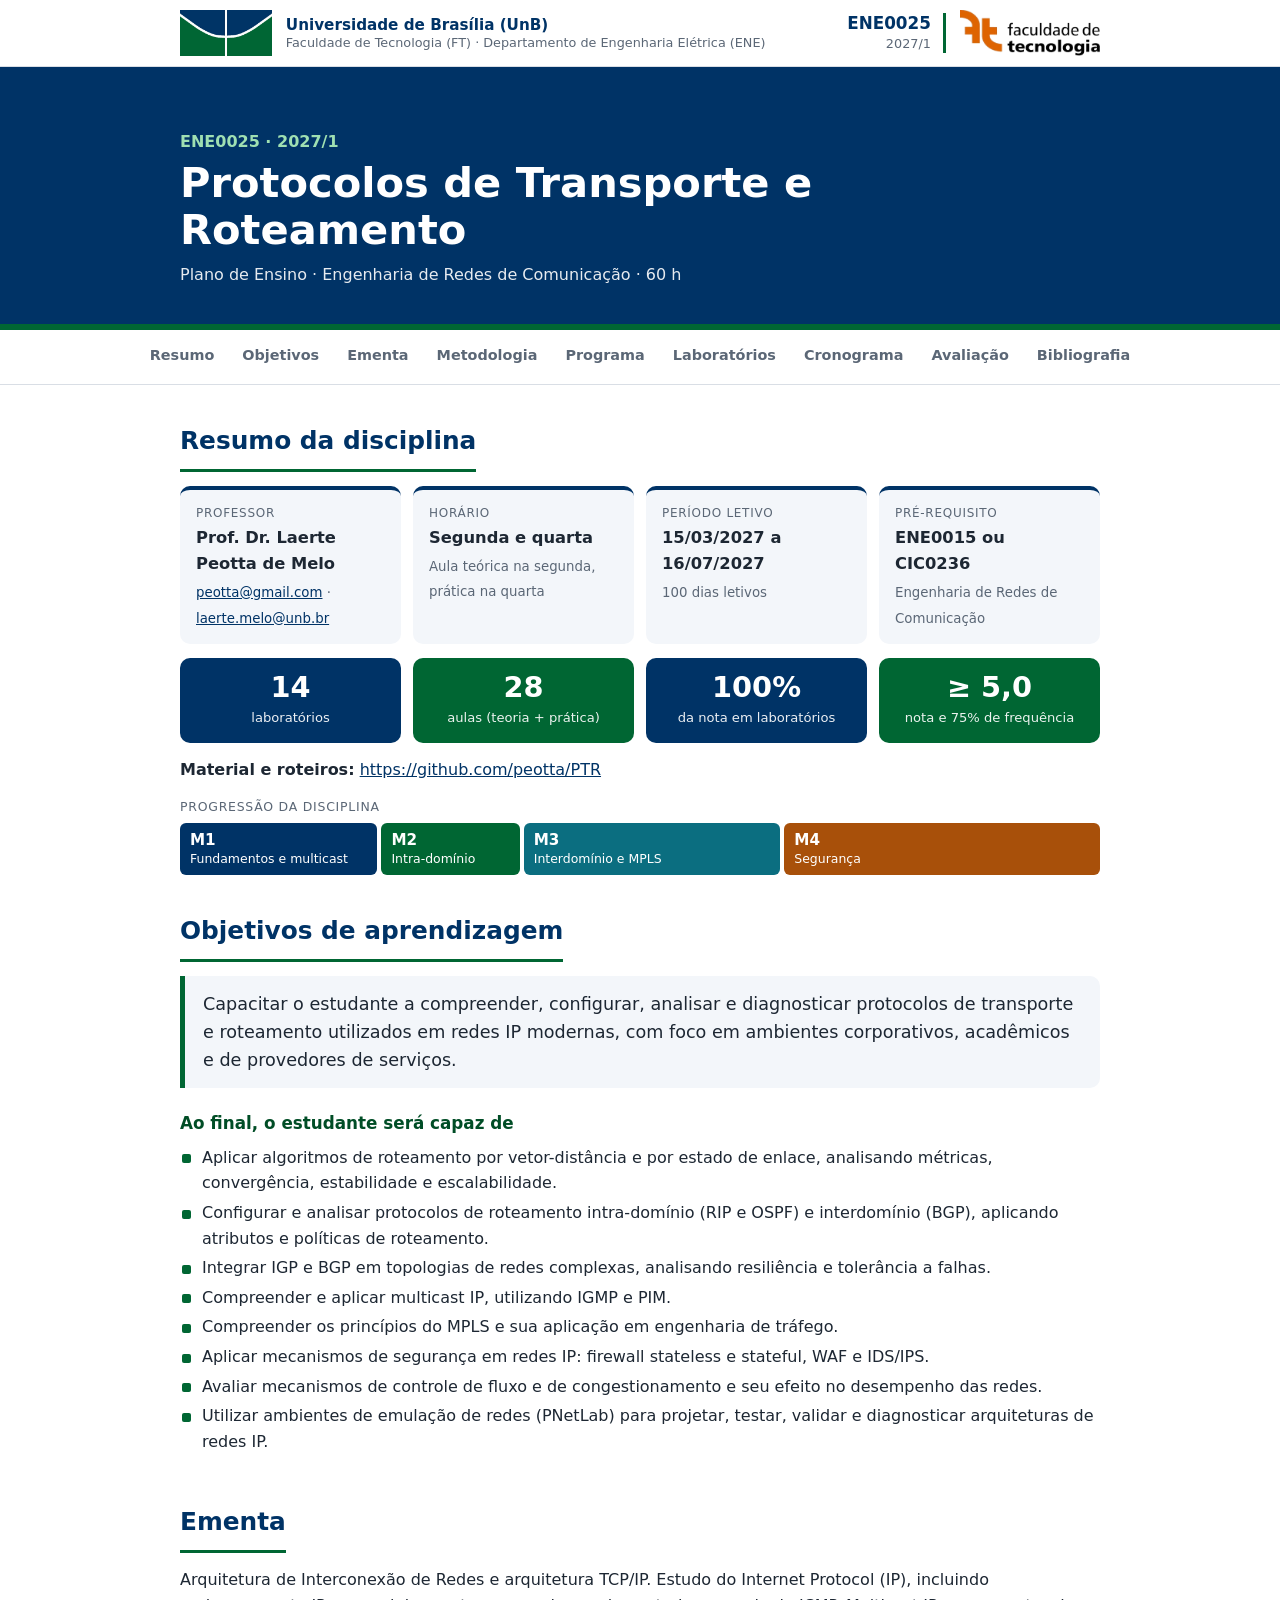
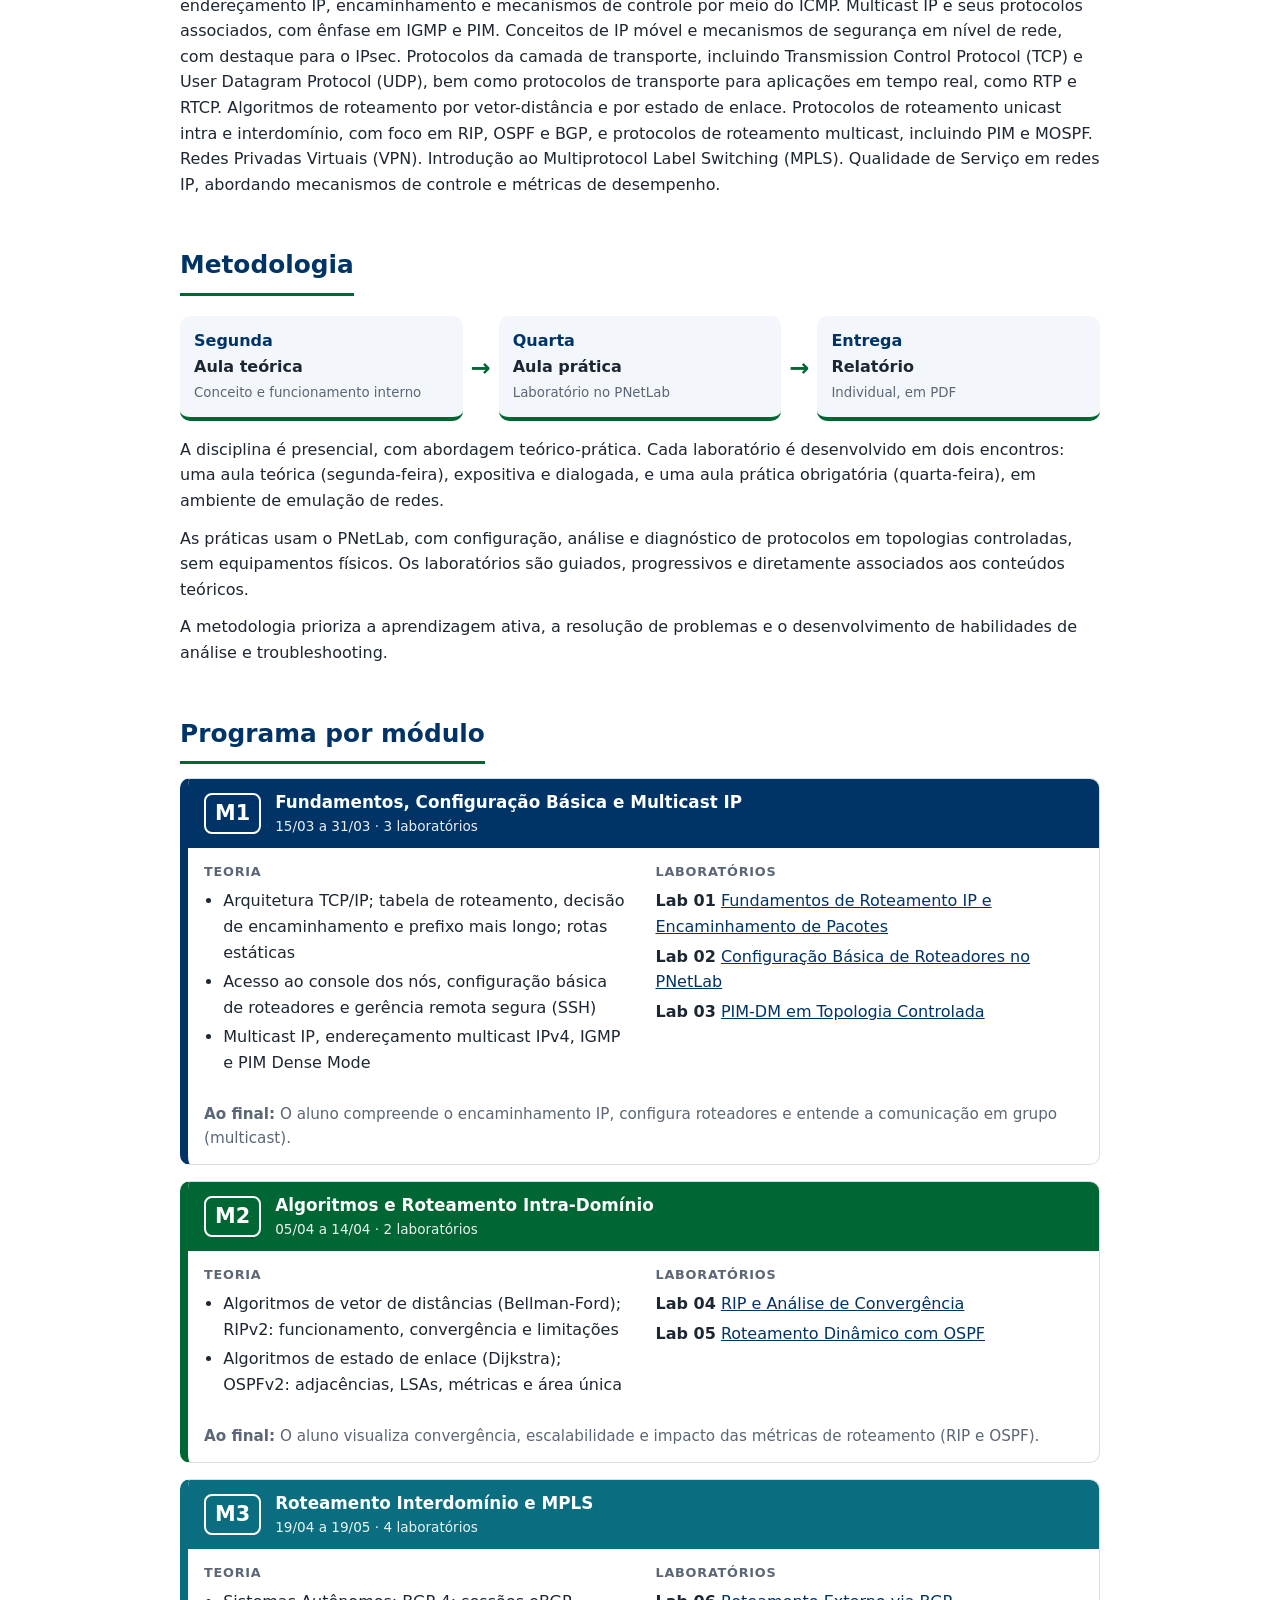
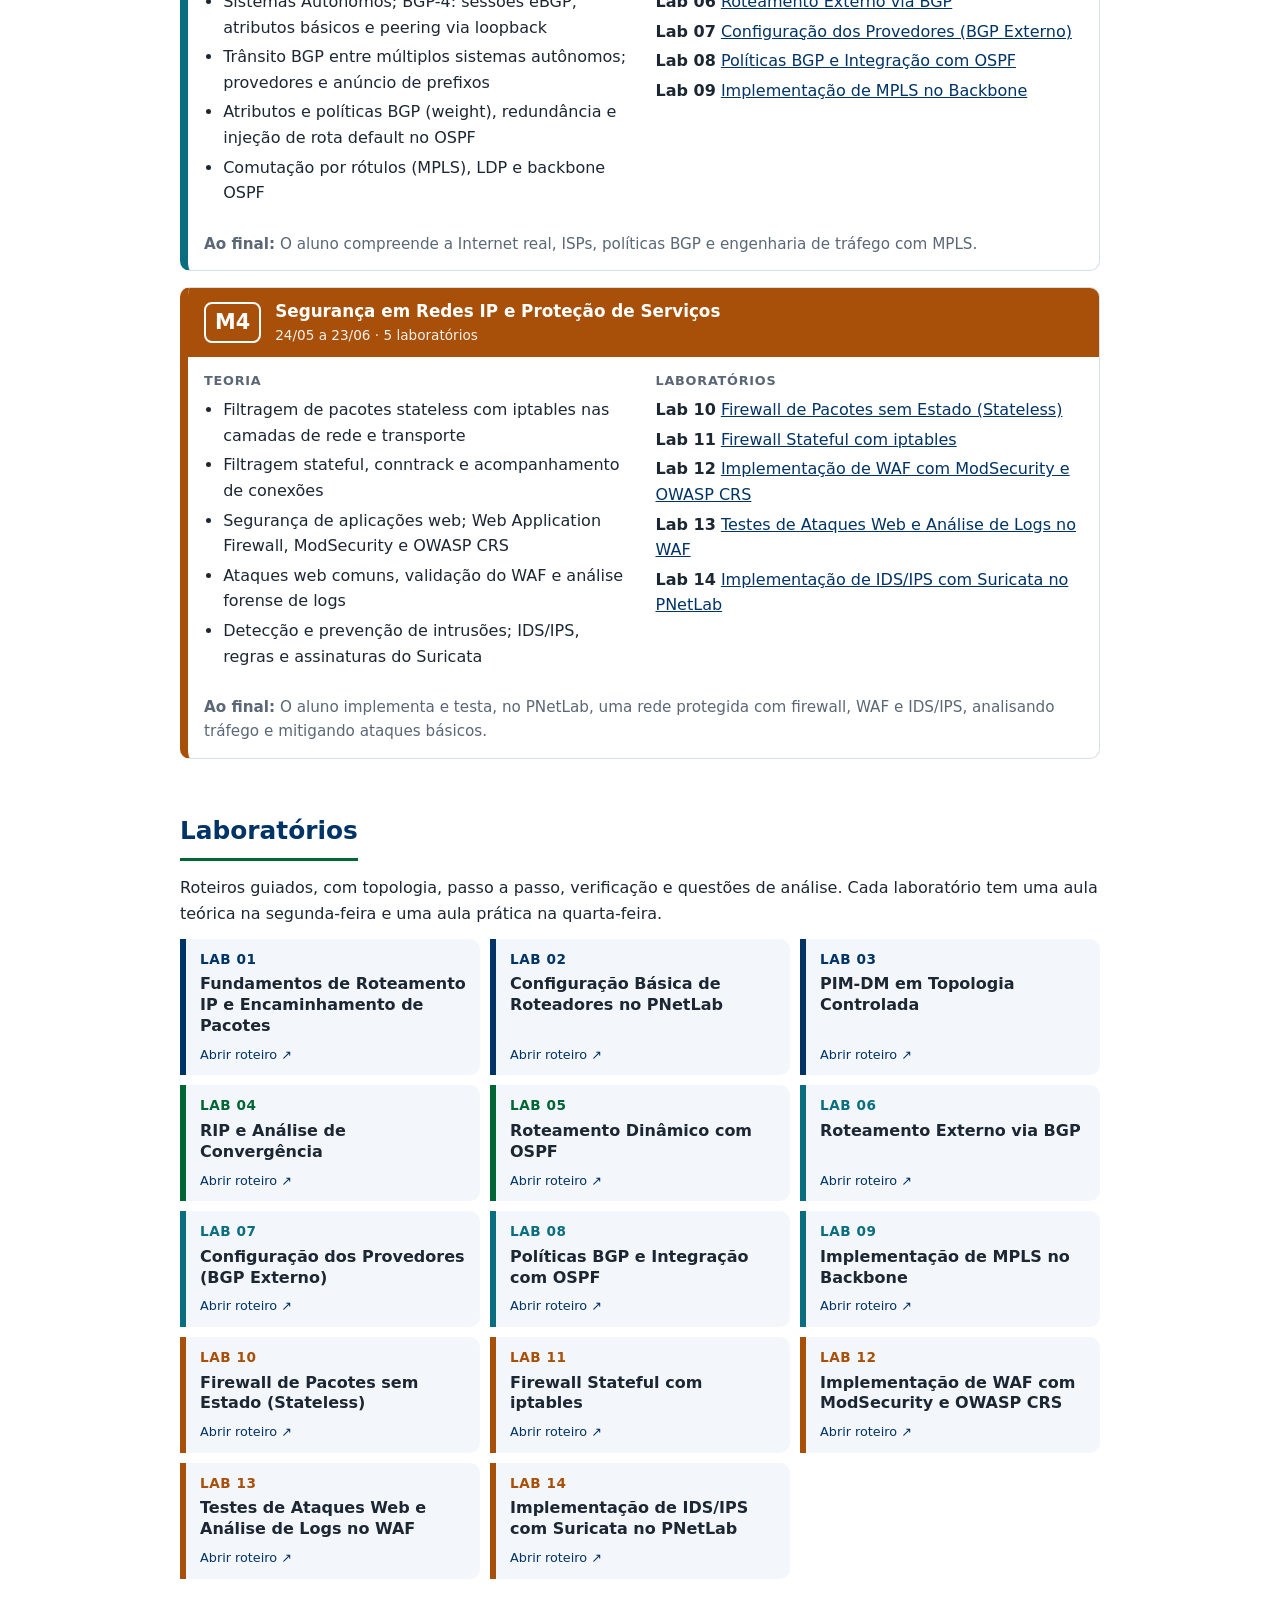
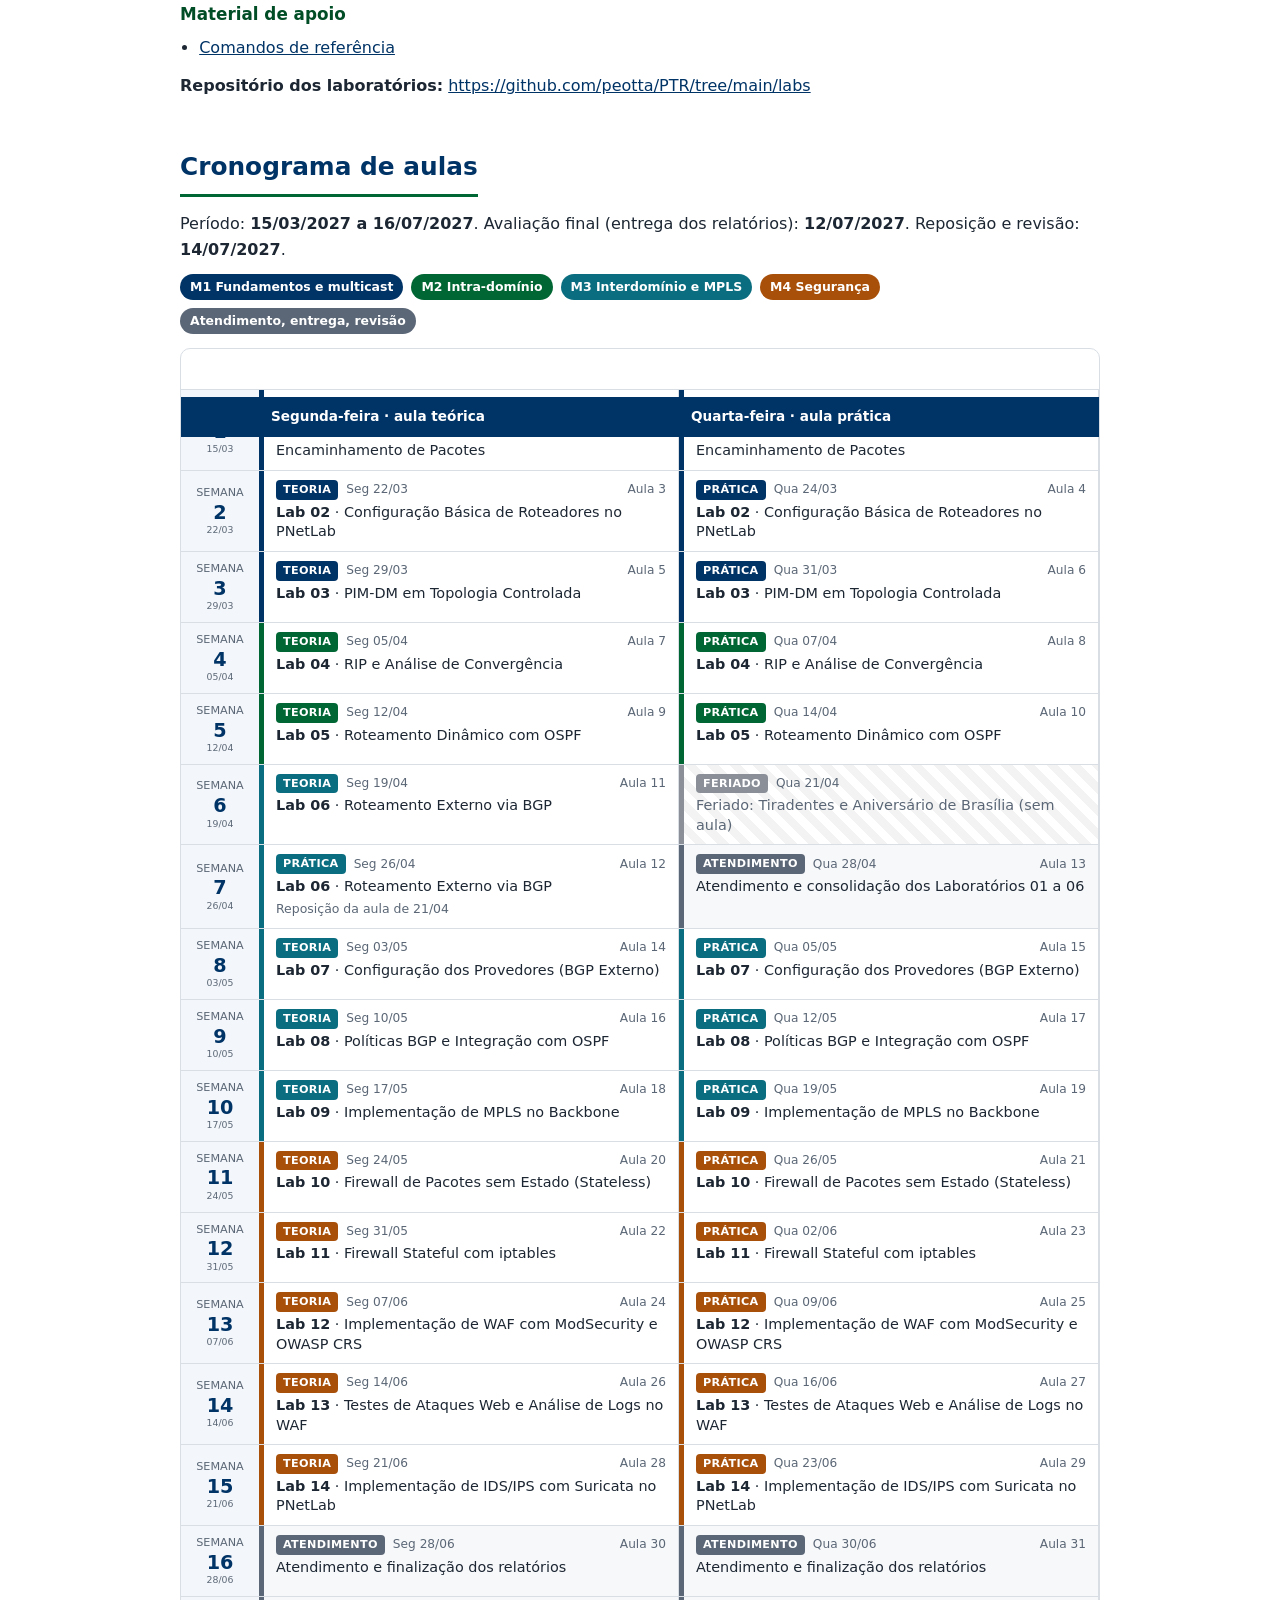
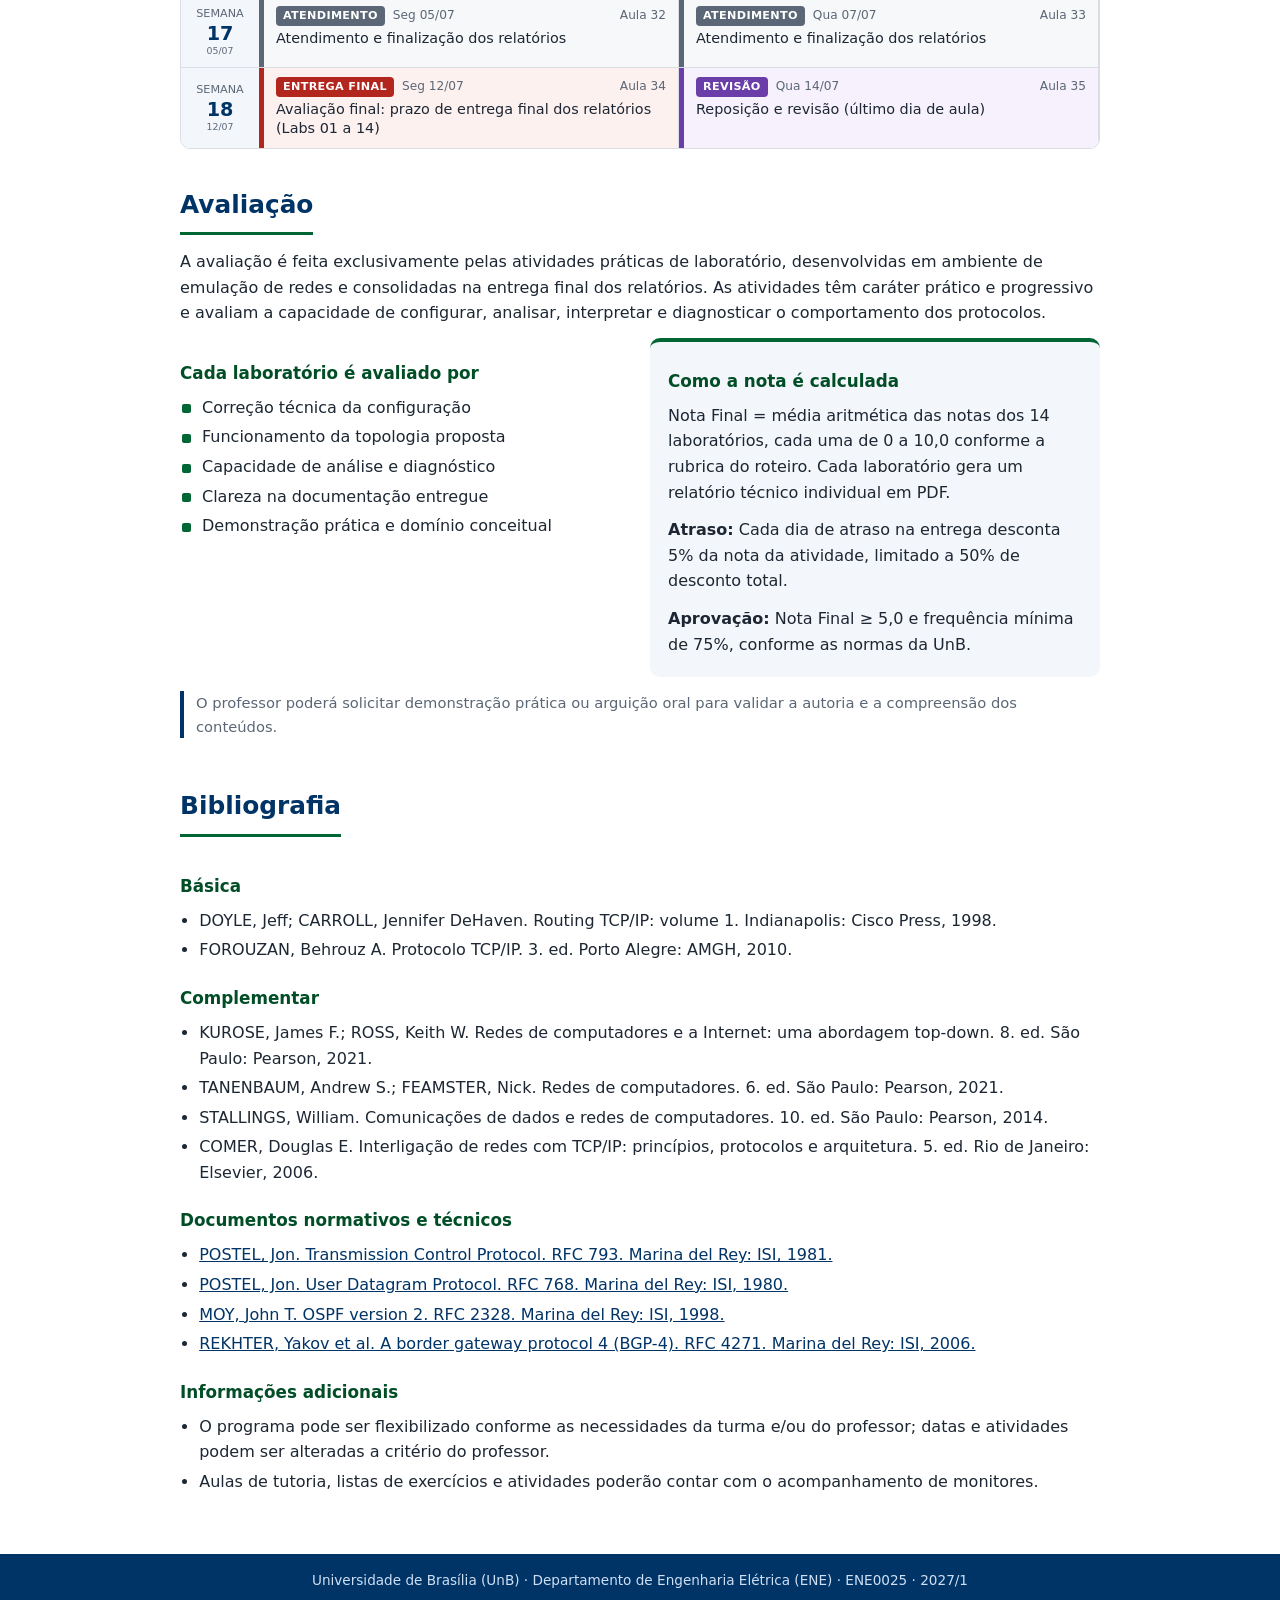
==== docs/index.html @ 036a7052 "Adiciona plano de ensino 2027/1 em HTML para o GitHub Pages" ====
<!DOCTYPE html>
<html lang="pt-BR">
<head>
<meta charset="utf-8">
<meta name="viewport" content="width=device-width, initial-scale=1">
<title>Plano de Ensino ENE0025 · 2027/1</title>
<meta name="description" content="Plano de ensino de Protocolos de Transporte e Roteamento (ENE0025), semestre 2027/1, UnB.">
<style>
:root{--azul:#003366;--verde:#006633;--verde-esc:#004d26;--teal:#0B6E80;--ambar:#A8500A;
--tinta:#1d2733;--suave:#5b6776;--linha:#d9dee5;--fundo:#fff;--painel:#f3f6fa}
*{box-sizing:border-box}
html{scroll-behavior:smooth;scroll-padding-top:56px}
body{margin:0;font:16px/1.6 "Inter","Segoe UI",system-ui,-apple-system,sans-serif;color:var(--tinta);background:var(--fundo)}
a{color:var(--azul)}
table.pagina,.pagina>thead,.pagina>tbody,.pagina>tfoot,.pagina tr,.pagina td{display:block;width:100%;padding:0;margin:0;border:0}
.topo{background:#fff;border-bottom:1px solid var(--linha)}
.topo-in{max-width:960px;margin:0 auto;padding:10px 20px;display:flex;align-items:center;gap:14px}
.logo{height:46px;width:auto;display:block}
.topo-txt{display:flex;flex-direction:column;line-height:1.25;flex:1;min-width:0}
.topo-txt b{color:var(--azul);font-size:.95rem}.topo-txt span{color:var(--suave);font-size:.8rem}
.topo-cod{text-align:right;line-height:1.2;border-right:3px solid var(--verde);padding-right:12px}
.topo-cod b{display:block;color:var(--azul);font-size:1.05rem}.topo-cod span{font-size:.8rem;color:var(--suave)}
.logo-ft-txt{font-weight:700;color:var(--azul);font-size:.8rem;line-height:1.15;border-left:3px solid var(--verde);padding-left:8px}
.logo-composto{height:34px}
.baixar{display:inline-block;margin-top:14px;padding:8px 16px;border:2px solid #fff;border-radius:8px;color:#fff;text-decoration:none;font-weight:600;font-size:.9rem}
.baixar:hover{background:#fff;color:var(--azul)}
.labs-grid{display:grid;grid-template-columns:repeat(auto-fill,minmax(250px,1fr));gap:10px;margin:12px 0}
.lab-card{display:flex;flex-direction:column;gap:4px;text-decoration:none;color:var(--tinta);background:var(--painel);border-left:6px solid var(--c);border-radius:0 10px 10px 0;padding:10px 14px}
.lab-card:hover{background:#e6edf6}
.lab-n{font-weight:800;color:var(--c);font-size:.85rem;text-transform:uppercase;letter-spacing:.04em}
.lab-t{font-weight:600;line-height:1.3}
.lab-go{display:flex;justify-content:space-between;gap:8px;font-size:.8rem;color:var(--azul);margin-top:auto;padding-top:4px}
.lab-tag{background:var(--c);color:#fff;border-radius:4px;padding:0 6px;font-size:.7rem;font-weight:700}
.rodape p{margin:0}
.capa{background:var(--azul);color:#fff;border-bottom:6px solid var(--verde)}
.capa-in{max-width:960px;margin:0 auto;padding:44px 20px 36px}
.inst{margin:0;font-size:.85rem;letter-spacing:.04em;text-transform:uppercase;opacity:.85}
.cod{margin:18px 0 0;font-weight:600;color:#9fe0b2}
h1{margin:4px 0 8px;font-size:clamp(1.8rem,5vw,2.6rem);line-height:1.15}
.sub{margin:0;opacity:.9}
.nav{position:sticky;top:0;z-index:5;background:#fff;border-bottom:1px solid var(--linha);display:flex;gap:4px;overflow-x:auto;padding:0 12px;justify-content:center}
.nav a{padding:14px 12px;text-decoration:none;color:var(--suave);font-weight:600;font-size:.9rem;white-space:nowrap;border-bottom:3px solid transparent}
.nav a:hover{color:var(--azul);border-color:var(--verde)}
main{max-width:960px;margin:0 auto;padding:8px 20px 40px}
section{padding:28px 0 8px}
h2{margin:0 0 14px;font-size:1.55rem;color:var(--azul);padding-bottom:8px;border-bottom:3px solid var(--verde);display:inline-block}
h3{margin:22px 0 8px;font-size:1.05rem;color:var(--verde-esc)}
h4{margin:0 0 6px;font-size:.8rem;text-transform:uppercase;letter-spacing:.06em;color:var(--suave)}
p{margin:0 0 12px}
ul{margin:0 0 12px;padding-left:1.2rem}li{margin:4px 0}
ul.marca{list-style:none;padding:0}
ul.marca li{padding-left:22px;position:relative}
ul.marca li:before{content:"";position:absolute;left:2px;top:.6em;width:9px;height:9px;border-radius:2px;background:var(--verde)}
.cards{display:grid;grid-template-columns:repeat(auto-fit,minmax(210px,1fr));gap:12px}
.card{background:var(--painel);border-radius:10px;padding:14px 16px;border-top:4px solid var(--azul)}
.card span{display:block;font-size:.75rem;text-transform:uppercase;letter-spacing:.06em;color:var(--suave)}
.card b{display:block;font-size:1.02rem;margin:2px 0}
.card small{color:var(--suave);word-break:break-word}
.destaques{display:grid;grid-template-columns:repeat(auto-fit,minmax(150px,1fr));gap:12px;margin:14px 0}
.num{text-align:center;padding:14px 8px;border-radius:10px;background:var(--azul);color:#fff}
.num:nth-child(even){background:var(--verde)}
.num b{display:block;font-size:1.8rem;line-height:1.1}.num span{font-size:.82rem;opacity:.92}
.link{margin-top:6px}
.rot{margin:14px 0 6px;font-size:.78rem;text-transform:uppercase;letter-spacing:.06em;color:var(--suave)}
.progressao{display:flex;flex-wrap:wrap;gap:4px}
.prog{color:#fff;padding:8px 10px;border-radius:6px;min-width:118px;font-size:.78rem;line-height:1.3}
.prog b{display:block;font-size:.95rem}.prog span{display:block;white-space:normal;overflow-wrap:anywhere}
.destaque{font-size:1.1rem;background:var(--painel);border-left:5px solid var(--verde);padding:14px 18px;border-radius:0 10px 10px 0}
details{margin-top:14px;border:1px solid var(--linha);border-radius:10px;padding:4px 16px}
summary{cursor:pointer;font-weight:600;color:var(--azul);padding:10px 0}
.fluxo{display:flex;align-items:stretch;gap:8px;margin:6px 0 16px;flex-wrap:wrap}
.passo{flex:1;min-width:150px;background:var(--painel);border-radius:10px;padding:12px 14px;border-bottom:4px solid var(--verde)}
.passo b{display:block;color:var(--azul)}.passo span{display:block;font-weight:600}.passo small{color:var(--suave)}
.seta{align-self:center;font-size:1.5rem;color:var(--verde);font-weight:700}
.modulo{border:1px solid var(--linha);border-left:8px solid var(--c);border-radius:10px;margin:0 0 16px;overflow:hidden;break-inside:avoid}
.modulo header{display:flex;gap:14px;align-items:center;background:var(--c);color:#fff;padding:10px 16px}
.modulo h3{margin:0;color:#fff;font-size:1.05rem}.per{margin:0;font-size:.85rem;opacity:.92}
.mod-n{font-weight:800;font-size:1.3rem;border:2px solid #fff;border-radius:8px;padding:2px 9px}
.mod-corpo{display:grid;grid-template-columns:1fr 1fr;gap:6px 24px;padding:14px 16px 4px}
.resultado{margin:0;padding:10px 16px 14px;color:var(--suave);font-size:.95rem}
ul.labs{list-style:none;padding:0}
.m0{--c:#5b6776}.m1{--c:var(--azul)}.m2{--c:var(--verde)}.m3{--c:var(--teal)}.m4{--c:var(--ambar)}.m5{--c:#6a3da8}
.prog{background:var(--c)}
.legenda{display:flex;flex-wrap:wrap;gap:8px;margin:10px 0 14px}
.lg{background:var(--c);color:#fff;font-size:.78rem;padding:3px 10px;border-radius:999px;font-weight:600}
.crono{border:1px solid var(--linha);border-radius:10px;overflow:hidden}
.semana{display:grid;grid-template-columns:78px 1fr 1fr;gap:0;border-top:1px solid var(--linha)}
.semana.cab{background:var(--azul);color:#fff;font-weight:600;font-size:.85rem;border-top:0;position:sticky;top:48px;z-index:2}
.semana.cab div{padding:9px 12px}
.sem-n{background:var(--painel);display:flex;flex-direction:column;align-items:center;justify-content:center;padding:8px 4px;font-size:.7rem;color:var(--suave);text-transform:uppercase}
.sem-n b{font-size:1.2rem;color:var(--azul);line-height:1.1}.sem-n small{text-transform:none}
.slot{padding:9px 12px;border-left:5px solid var(--c);border-right:1px solid var(--linha);background:#fff}
.slot-topo{display:flex;gap:8px;align-items:center;flex-wrap:wrap;font-size:.76rem;color:var(--suave)}
.chip{background:var(--c);color:#fff;border-radius:4px;padding:1px 7px;font-weight:700;font-size:.7rem;text-transform:uppercase;letter-spacing:.03em}
.aula{margin-left:auto}
.slot-corpo{font-size:.9rem;margin-top:3px;line-height:1.35}
.desc{display:block;font-size:.84rem;color:var(--suave);margin-top:2px;line-height:1.35}
.nota{display:block;font-size:.78rem;color:var(--suave);margin-top:2px}
.tipo-feriado{background:repeating-linear-gradient(45deg,#fff,#fff 8px,#f3f3f3 8px,#f3f3f3 16px);--c:#8a8f98}
.tipo-feriado .slot-corpo{color:var(--suave)}
.tipo-entrega{--c:#b3261e;background:#fdf1f0}.tipo-revisao{--c:#6a3da8;background:#f6f1fc}
.tipo-atendimento{background:#f7f8fa}
.vazio{padding:9px 12px;color:var(--suave)}
.duas{display:grid;grid-template-columns:1fr 1fr;gap:20px}
.quadro{background:var(--painel);border-radius:10px;padding:4px 18px 8px;border-top:4px solid var(--verde)}
.aviso{margin-top:14px;font-size:.92rem;color:var(--suave);border-left:4px solid var(--azul);padding-left:12px}
footer{background:var(--azul);color:#cfe0f5;text-align:center;padding:16px;font-size:.85rem}
footer p{margin:0}
.mod-corpo.um{grid-template-columns:1fr}
.duas.uma{grid-template-columns:1fr}
.lin{display:grid;grid-template-columns:48px 92px 44px 1fr;border-top:1px solid var(--linha);font-size:.9rem;align-items:start}
.lin>div{padding:8px 10px}
.lin.cab{background:var(--azul);color:#fff;font-weight:600;border-top:0}
.lin .ln{text-align:center;font-weight:700;color:var(--azul)}
.lin:not(.cab){border-left:5px solid var(--c)}
.lin .chip{margin-right:6px}
.lin.tipo-feriado{background:repeating-linear-gradient(45deg,#fff,#fff 8px,#f3f3f3 8px,#f3f3f3 16px);--c:#8a8f98;color:var(--suave)}
.lin.tipo-entrega{--c:#b3261e;background:#fdf1f0}.lin.tipo-revisao,.lin.tipo-reposicao{--c:#6a3da8;background:#f6f1fc}
.lin.tipo-atendimento{background:#f7f8fa}
.pesos{display:grid;gap:8px;margin:12px 0}
.pe-i{display:flex;gap:14px;align-items:center;background:var(--painel);border-left:5px solid var(--verde);border-radius:0 10px 10px 0;padding:10px 14px}
.pe-i>div{flex:1}.pe-i p{margin:2px 0 0;font-size:.9rem;color:var(--suave)}
.pe-i span{font-weight:800;font-size:1.4rem;color:var(--azul)}
@media(max-width:720px){
 .lin{grid-template-columns:36px 1fr}.lin.cab{display:none}.lin>div:nth-child(3){display:none}
 .mod-corpo,.duas{grid-template-columns:1fr}
 .semana{grid-template-columns:46px 1fr}.semana.cab{display:none}
 .semana .sem-n{grid-row:span 2}.sem-n span{display:none}
 .progressao{flex-direction:column}
 .seta{display:none}
}
@media print{
 @page{size:A4;margin:12mm 12mm 16mm;@bottom-right{content:"Página " counter(page) " de " counter(pages);font:8pt "Segoe UI",sans-serif;color:#5b6776}}
 table.pagina{display:table;border-collapse:collapse}
 .pagina>thead{display:table-header-group}.pagina>tbody{display:table-row-group}.pagina>tfoot{display:table-footer-group}
 .pagina tr{display:table-row}.pagina td{display:table-cell;vertical-align:top}
 .topo{border-bottom:2px solid var(--verde);margin-bottom:4mm}
 .topo-in{max-width:none;padding:0 0 3mm}
 .logo{height:12mm}
 .rodape{background:none;color:#5b6776;text-align:left;padding:0;border-top:1px solid var(--linha);font-size:8pt;margin-top:4mm}
 .rodape p{padding-top:1.5mm}
 body{font-size:10.5pt;line-height:1.45;-webkit-print-color-adjust:exact;print-color-adjust:exact}
 .nav{display:none}.capa-in{padding:22px 16px 18px}
 main{max-width:none;padding:0}
 section{padding-top:14px}
 h2{break-after:avoid}h3,h4{break-after:avoid}
 .semana,.lin,.pe-i,.card,.passo,.quadro,details{break-inside:avoid}
 .modulo.longo{break-inside:auto}
 .semana.cab{position:static}
 details{border:0;padding:0}
 details>*{display:block}
 #cronograma{break-before:page}
}
</style>
</head>
<body>
<table class="pagina"><thead><tr><td>
<div class="topo">
  <div class="topo-in">
    <img class="logo logo-unb" src="[data-uri]" alt="Universidade de Brasília">
    <div class="topo-txt"><b>Universidade de Brasília (UnB)</b><span>Faculdade de Tecnologia (FT) · Departamento de Engenharia Elétrica (ENE)</span></div>
    <div class="topo-cod"><b>ENE0025</b><span>2027/1</span></div>
    <img class="logo logo-ft" src="[data-uri]" alt="Faculdade de Tecnologia (FT)">
  </div>
</div>
</td></tr></thead><tbody><tr><td>
<header class="capa">
  <div class="capa-in">
    <p class="cod">ENE0025 · 2027/1</p>
    <h1>Protocolos de Transporte e Roteamento</h1>
    <p class="sub">Plano de Ensino · Engenharia de Redes de Comunicação · 60 h</p>
  </div>
</header>
<nav class="nav" aria-label="Seções"><a href="#resumo">Resumo</a><a href="#objetivos">Objetivos</a><a href="#ementa">Ementa</a><a href="#metodo">Metodologia</a><a href="#programa">Programa</a><a href="#laboratorios">Laboratórios</a><a href="#cronograma">Cronograma</a><a href="#avaliacao">Avaliação</a><a href="#bibliografia">Bibliografia</a></nav>
<main>

<section id="resumo">
  <h2>Resumo da disciplina</h2>
  <div class="cards"><div class="card"><span>Professor</span><b>Prof. Dr. Laerte Peotta de Melo</b><small><a href="mailto:peotta@gmail.com">peotta@gmail.com</a> · <a href="mailto:laerte.melo@unb.br">laerte.melo@unb.br</a></small></div><div class="card"><span>Horário</span><b>Segunda e quarta</b><small>Aula teórica na segunda, prática na quarta</small></div><div class="card"><span>Período letivo</span><b>15/03/2027 a 16/07/2027</b><small>100 dias letivos</small></div><div class="card"><span>Pré-requisito</span><b>ENE0015 ou CIC0236</b><small>Engenharia de Redes de Comunicação</small></div></div>
  <div class="destaques"><div class="num"><b>14</b><span>laboratórios</span></div><div class="num"><b>28</b><span>aulas (teoria + prática)</span></div><div class="num"><b>100%</b><span>da nota em laboratórios</span></div><div class="num"><b>≥ 5,0</b><span>nota e 75% de frequência</span></div></div>
  <p class="link"><b>Material e roteiros:</b> <a href="https://github.com/peotta/PTR">https://github.com/peotta/PTR</a></p>
  <div class="prog-wrap"><p class="rot">Progressão da disciplina</p><div class="progressao"><div class="prog m1" style="flex:3"><b>M1</b><span>Fundamentos e multicast</span></div><div class="prog m2" style="flex:2"><b>M2</b><span>Intra-domínio</span></div><div class="prog m3" style="flex:4"><b>M3</b><span>Interdomínio e MPLS</span></div><div class="prog m4" style="flex:5"><b>M4</b><span>Segurança</span></div></div></div>
</section>

<section id="objetivos">
  <h2>Objetivos de aprendizagem</h2>
  <p class="destaque">Capacitar o estudante a compreender, configurar, analisar e diagnosticar protocolos de transporte e roteamento utilizados em redes IP modernas, com foco em ambientes corporativos, acadêmicos e de provedores de serviços.</p>
  <h3>Ao final, o estudante será capaz de</h3>
  <ul class="marca"><li>Aplicar algoritmos de roteamento por vetor-distância e por estado de enlace, analisando métricas, convergência, estabilidade e escalabilidade.</li><li>Configurar e analisar protocolos de roteamento intra-domínio (RIP e OSPF) e interdomínio (BGP), aplicando atributos e políticas de roteamento.</li><li>Integrar IGP e BGP em topologias de redes complexas, analisando resiliência e tolerância a falhas.</li><li>Compreender e aplicar multicast IP, utilizando IGMP e PIM.</li><li>Compreender os princípios do MPLS e sua aplicação em engenharia de tráfego.</li><li>Aplicar mecanismos de segurança em redes IP: firewall stateless e stateful, WAF e IDS/IPS.</li><li>Avaliar mecanismos de controle de fluxo e de congestionamento e seu efeito no desempenho das redes.</li><li>Utilizar ambientes de emulação de redes (PNetLab) para projetar, testar, validar e diagnosticar arquiteturas de redes IP.</li></ul>
</section>

<section id="ementa">
  <h2>Ementa</h2>
  <p>Arquitetura de Interconexão de Redes e arquitetura TCP/IP. Estudo do Internet Protocol (IP), incluindo endereçamento IP, encaminhamento e mecanismos de controle por meio do ICMP. Multicast IP e seus protocolos associados, com ênfase em IGMP e PIM. Conceitos de IP móvel e mecanismos de segurança em nível de rede, com destaque para o IPsec. Protocolos da camada de transporte, incluindo Transmission Control Protocol (TCP) e User Datagram Protocol (UDP), bem como protocolos de transporte para aplicações em tempo real, como RTP e RTCP. Algoritmos de roteamento por vetor-distância e por estado de enlace. Protocolos de roteamento unicast intra e interdomínio, com foco em RIP, OSPF e BGP, e protocolos de roteamento multicast, incluindo PIM e MOSPF. Redes Privadas Virtuais (VPN). Introdução ao Multiprotocol Label Switching (MPLS). Qualidade de Serviço em redes IP, abordando mecanismos de controle e métricas de desempenho.</p>
</section>

<section id="metodo">
  <h2>Metodologia</h2>
  <div class="fluxo"><div class="passo"><b>Segunda</b><span>Aula teórica</span><small>Conceito e funcionamento interno</small></div><div class="seta">→</div><div class="passo"><b>Quarta</b><span>Aula prática</span><small>Laboratório no PNetLab</small></div><div class="seta">→</div><div class="passo"><b>Entrega</b><span>Relatório</span><small>Individual, em PDF</small></div></div>
  <p>A disciplina é presencial, com abordagem teórico-prática. Cada laboratório é desenvolvido em dois encontros: uma aula teórica (segunda-feira), expositiva e dialogada, e uma aula prática obrigatória (quarta-feira), em ambiente de emulação de redes.</p><p>As práticas usam o PNetLab, com configuração, análise e diagnóstico de protocolos em topologias controladas, sem equipamentos físicos. Os laboratórios são guiados, progressivos e diretamente associados aos conteúdos teóricos.</p><p>A metodologia prioriza a aprendizagem ativa, a resolução de problemas e o desenvolvimento de habilidades de análise e troubleshooting.</p>
</section>

<section id="programa">
  <h2>Programa por módulo</h2>
  
<article class="modulo m1">
  <header><span class="mod-n">M1</span><div><h3>Fundamentos, Configuração Básica e Multicast IP</h3>
  <p class="per">15/03 a 31/03 · 3 laboratórios</p></div></header>
  <div class="mod-corpo">
    <div><h4>Teoria</h4><ul class=""><li>Arquitetura TCP/IP; tabela de roteamento, decisão de encaminhamento e prefixo mais longo; rotas estáticas</li><li>Acesso ao console dos nós, configuração básica de roteadores e gerência remota segura (SSH)</li><li>Multicast IP, endereçamento multicast IPv4, IGMP e PIM Dense Mode</li></ul></div>
    <div><h4>Laboratórios</h4><ul class="labs"><li><b>Lab 01</b> <a href="https://github.com/peotta/PTR/blob/main/labs/lab01.md">Fundamentos de Roteamento IP e Encaminhamento de Pacotes</a></li><li><b>Lab 02</b> <a href="https://github.com/peotta/PTR/blob/main/labs/lab02.md">Configuração Básica de Roteadores no PNetLab</a></li><li><b>Lab 03</b> <a href="https://github.com/peotta/PTR/blob/main/labs/lab03.md">PIM-DM em Topologia Controlada</a></li></ul></div>
  </div>
  <p class="resultado"><b>Ao final:</b> O aluno compreende o encaminhamento IP, configura roteadores e entende a comunicação em grupo (multicast).</p>
</article>
<article class="modulo m2">
  <header><span class="mod-n">M2</span><div><h3>Algoritmos e Roteamento Intra-Domínio</h3>
  <p class="per">05/04 a 14/04 · 2 laboratórios</p></div></header>
  <div class="mod-corpo">
    <div><h4>Teoria</h4><ul class=""><li>Algoritmos de vetor de distâncias (Bellman-Ford); RIPv2: funcionamento, convergência e limitações</li><li>Algoritmos de estado de enlace (Dijkstra); OSPFv2: adjacências, LSAs, métricas e área única</li></ul></div>
    <div><h4>Laboratórios</h4><ul class="labs"><li><b>Lab 04</b> <a href="https://github.com/peotta/PTR/blob/main/labs/lab04.md">RIP e Análise de Convergência</a></li><li><b>Lab 05</b> <a href="https://github.com/peotta/PTR/blob/main/labs/lab05.md">Roteamento Dinâmico com OSPF</a></li></ul></div>
  </div>
  <p class="resultado"><b>Ao final:</b> O aluno visualiza convergência, escalabilidade e impacto das métricas de roteamento (RIP e OSPF).</p>
</article>
<article class="modulo m3">
  <header><span class="mod-n">M3</span><div><h3>Roteamento Interdomínio e MPLS</h3>
  <p class="per">19/04 a 19/05 · 4 laboratórios</p></div></header>
  <div class="mod-corpo">
    <div><h4>Teoria</h4><ul class=""><li>Sistemas Autônomos; BGP-4: sessões eBGP, atributos básicos e peering via loopback</li><li>Trânsito BGP entre múltiplos sistemas autônomos; provedores e anúncio de prefixos</li><li>Atributos e políticas BGP (weight), redundância e injeção de rota default no OSPF</li><li>Comutação por rótulos (MPLS), LDP e backbone OSPF</li></ul></div>
    <div><h4>Laboratórios</h4><ul class="labs"><li><b>Lab 06</b> <a href="https://github.com/peotta/PTR/blob/main/labs/lab06.md">Roteamento Externo via BGP</a></li><li><b>Lab 07</b> <a href="https://github.com/peotta/PTR/blob/main/labs/lab07.md">Configuração dos Provedores (BGP Externo)</a></li><li><b>Lab 08</b> <a href="https://github.com/peotta/PTR/blob/main/labs/lab08.md">Políticas BGP e Integração com OSPF</a></li><li><b>Lab 09</b> <a href="https://github.com/peotta/PTR/blob/main/labs/lab09.md">Implementação de MPLS no Backbone</a></li></ul></div>
  </div>
  <p class="resultado"><b>Ao final:</b> O aluno compreende a Internet real, ISPs, políticas BGP e engenharia de tráfego com MPLS.</p>
</article>
<article class="modulo m4">
  <header><span class="mod-n">M4</span><div><h3>Segurança em Redes IP e Proteção de Serviços</h3>
  <p class="per">24/05 a 23/06 · 5 laboratórios</p></div></header>
  <div class="mod-corpo">
    <div><h4>Teoria</h4><ul class=""><li>Filtragem de pacotes stateless com iptables nas camadas de rede e transporte</li><li>Filtragem stateful, conntrack e acompanhamento de conexões</li><li>Segurança de aplicações web; Web Application Firewall, ModSecurity e OWASP CRS</li><li>Ataques web comuns, validação do WAF e análise forense de logs</li><li>Detecção e prevenção de intrusões; IDS/IPS, regras e assinaturas do Suricata</li></ul></div>
    <div><h4>Laboratórios</h4><ul class="labs"><li><b>Lab 10</b> <a href="https://github.com/peotta/PTR/blob/main/labs/lab10.md">Firewall de Pacotes sem Estado (Stateless)</a></li><li><b>Lab 11</b> <a href="https://github.com/peotta/PTR/blob/main/labs/lab11.md">Firewall Stateful com iptables</a></li><li><b>Lab 12</b> <a href="https://github.com/peotta/PTR/blob/main/labs/lab12.md">Implementação de WAF com ModSecurity e OWASP CRS</a></li><li><b>Lab 13</b> <a href="https://github.com/peotta/PTR/blob/main/labs/lab13.md">Testes de Ataques Web e Análise de Logs no WAF</a></li><li><b>Lab 14</b> <a href="https://github.com/peotta/PTR/blob/main/labs/lab14.md">Implementação de IDS/IPS com Suricata no PNetLab</a></li></ul></div>
  </div>
  <p class="resultado"><b>Ao final:</b> O aluno implementa e testa, no PNetLab, uma rede protegida com firewall, WAF e IDS/IPS, analisando tráfego e mitigando ataques básicos.</p>
</article>
</section>

<section id="laboratorios">
  <h2>Laboratórios</h2>
  <p>Roteiros guiados, com topologia, passo a passo, verificação e questões de análise. Cada laboratório tem uma aula teórica na segunda-feira e uma aula prática na quarta-feira.</p>
  <div class="labs-grid"><a class="lab-card m1" href="https://github.com/peotta/PTR/blob/main/labs/lab01.md"><span class="lab-n">Lab 01</span><span class="lab-t">Fundamentos de Roteamento IP e Encaminhamento de Pacotes</span><span class="lab-go"><span>Abrir roteiro ↗</span></span></a><a class="lab-card m1" href="https://github.com/peotta/PTR/blob/main/labs/lab02.md"><span class="lab-n">Lab 02</span><span class="lab-t">Configuração Básica de Roteadores no PNetLab</span><span class="lab-go"><span>Abrir roteiro ↗</span></span></a><a class="lab-card m1" href="https://github.com/peotta/PTR/blob/main/labs/lab03.md"><span class="lab-n">Lab 03</span><span class="lab-t">PIM-DM em Topologia Controlada</span><span class="lab-go"><span>Abrir roteiro ↗</span></span></a><a class="lab-card m2" href="https://github.com/peotta/PTR/blob/main/labs/lab04.md"><span class="lab-n">Lab 04</span><span class="lab-t">RIP e Análise de Convergência</span><span class="lab-go"><span>Abrir roteiro ↗</span></span></a><a class="lab-card m2" href="https://github.com/peotta/PTR/blob/main/labs/lab05.md"><span class="lab-n">Lab 05</span><span class="lab-t">Roteamento Dinâmico com OSPF</span><span class="lab-go"><span>Abrir roteiro ↗</span></span></a><a class="lab-card m3" href="https://github.com/peotta/PTR/blob/main/labs/lab06.md"><span class="lab-n">Lab 06</span><span class="lab-t">Roteamento Externo via BGP</span><span class="lab-go"><span>Abrir roteiro ↗</span></span></a><a class="lab-card m3" href="https://github.com/peotta/PTR/blob/main/labs/lab07.md"><span class="lab-n">Lab 07</span><span class="lab-t">Configuração dos Provedores (BGP Externo)</span><span class="lab-go"><span>Abrir roteiro ↗</span></span></a><a class="lab-card m3" href="https://github.com/peotta/PTR/blob/main/labs/lab08.md"><span class="lab-n">Lab 08</span><span class="lab-t">Políticas BGP e Integração com OSPF</span><span class="lab-go"><span>Abrir roteiro ↗</span></span></a><a class="lab-card m3" href="https://github.com/peotta/PTR/blob/main/labs/lab09.md"><span class="lab-n">Lab 09</span><span class="lab-t">Implementação de MPLS no Backbone</span><span class="lab-go"><span>Abrir roteiro ↗</span></span></a><a class="lab-card m4" href="https://github.com/peotta/PTR/blob/main/labs/lab10.md"><span class="lab-n">Lab 10</span><span class="lab-t">Firewall de Pacotes sem Estado (Stateless)</span><span class="lab-go"><span>Abrir roteiro ↗</span></span></a><a class="lab-card m4" href="https://github.com/peotta/PTR/blob/main/labs/lab11.md"><span class="lab-n">Lab 11</span><span class="lab-t">Firewall Stateful com iptables</span><span class="lab-go"><span>Abrir roteiro ↗</span></span></a><a class="lab-card m4" href="https://github.com/peotta/PTR/blob/main/labs/lab12.md"><span class="lab-n">Lab 12</span><span class="lab-t">Implementação de WAF com ModSecurity e OWASP CRS</span><span class="lab-go"><span>Abrir roteiro ↗</span></span></a><a class="lab-card m4" href="https://github.com/peotta/PTR/blob/main/labs/lab13.md"><span class="lab-n">Lab 13</span><span class="lab-t">Testes de Ataques Web e Análise de Logs no WAF</span><span class="lab-go"><span>Abrir roteiro ↗</span></span></a><a class="lab-card m4" href="https://github.com/peotta/PTR/blob/main/labs/lab14.md"><span class="lab-n">Lab 14</span><span class="lab-t">Implementação de IDS/IPS com Suricata no PNetLab</span><span class="lab-go"><span>Abrir roteiro ↗</span></span></a></div>
  <h3>Material de apoio</h3><ul><li><a href="https://github.com/peotta/PTR/blob/main/labs/comandos.md">Comandos de referência</a></li></ul>
  <p class="link"><b>Repositório dos laboratórios:</b> <a href="https://github.com/peotta/PTR/tree/main/labs">https://github.com/peotta/PTR/tree/main/labs</a></p>
</section>

<section id="cronograma">
  <h2>Cronograma de aulas</h2>
  <p>Período: <b>15/03/2027 a 16/07/2027</b>. Avaliação final (entrega dos relatórios): <b>12/07/2027</b>. Reposição e revisão: <b>14/07/2027</b>.</p>
  <div class="legenda"><span class="lg m1">M1 Fundamentos e multicast</span><span class="lg m2">M2 Intra-domínio</span><span class="lg m3">M3 Interdomínio e MPLS</span><span class="lg m4">M4 Segurança</span><span class="lg m0">Atendimento, entrega, revisão</span></div>
  <div class="crono"><div class="semana cab"><div></div><div>Segunda-feira · aula teórica</div><div>Quarta-feira · aula prática</div></div><div class="semana"><div class="sem-n"><span>Semana</span><b>1</b><small>15/03</small></div><div class="slot tipo-teorica m1"><div class="slot-topo"><span class="chip">Teoria</span><span class="dia">Seg 15/03</span><span class="aula">Aula 1</span></div><div class="slot-corpo"><strong>Lab 01</strong> · Fundamentos de Roteamento IP e Encaminhamento de Pacotes</div></div><div class="slot tipo-pratica m1"><div class="slot-topo"><span class="chip">Prática</span><span class="dia">Qua 17/03</span><span class="aula">Aula 2</span></div><div class="slot-corpo"><strong>Lab 01</strong> · Fundamentos de Roteamento IP e Encaminhamento de Pacotes</div></div></div><div class="semana"><div class="sem-n"><span>Semana</span><b>2</b><small>22/03</small></div><div class="slot tipo-teorica m1"><div class="slot-topo"><span class="chip">Teoria</span><span class="dia">Seg 22/03</span><span class="aula">Aula 3</span></div><div class="slot-corpo"><strong>Lab 02</strong> · Configuração Básica de Roteadores no PNetLab</div></div><div class="slot tipo-pratica m1"><div class="slot-topo"><span class="chip">Prática</span><span class="dia">Qua 24/03</span><span class="aula">Aula 4</span></div><div class="slot-corpo"><strong>Lab 02</strong> · Configuração Básica de Roteadores no PNetLab</div></div></div><div class="semana"><div class="sem-n"><span>Semana</span><b>3</b><small>29/03</small></div><div class="slot tipo-teorica m1"><div class="slot-topo"><span class="chip">Teoria</span><span class="dia">Seg 29/03</span><span class="aula">Aula 5</span></div><div class="slot-corpo"><strong>Lab 03</strong> · PIM-DM em Topologia Controlada</div></div><div class="slot tipo-pratica m1"><div class="slot-topo"><span class="chip">Prática</span><span class="dia">Qua 31/03</span><span class="aula">Aula 6</span></div><div class="slot-corpo"><strong>Lab 03</strong> · PIM-DM em Topologia Controlada</div></div></div><div class="semana"><div class="sem-n"><span>Semana</span><b>4</b><small>05/04</small></div><div class="slot tipo-teorica m2"><div class="slot-topo"><span class="chip">Teoria</span><span class="dia">Seg 05/04</span><span class="aula">Aula 7</span></div><div class="slot-corpo"><strong>Lab 04</strong> · RIP e Análise de Convergência</div></div><div class="slot tipo-pratica m2"><div class="slot-topo"><span class="chip">Prática</span><span class="dia">Qua 07/04</span><span class="aula">Aula 8</span></div><div class="slot-corpo"><strong>Lab 04</strong> · RIP e Análise de Convergência</div></div></div><div class="semana"><div class="sem-n"><span>Semana</span><b>5</b><small>12/04</small></div><div class="slot tipo-teorica m2"><div class="slot-topo"><span class="chip">Teoria</span><span class="dia">Seg 12/04</span><span class="aula">Aula 9</span></div><div class="slot-corpo"><strong>Lab 05</strong> · Roteamento Dinâmico com OSPF</div></div><div class="slot tipo-pratica m2"><div class="slot-topo"><span class="chip">Prática</span><span class="dia">Qua 14/04</span><span class="aula">Aula 10</span></div><div class="slot-corpo"><strong>Lab 05</strong> · Roteamento Dinâmico com OSPF</div></div></div><div class="semana"><div class="sem-n"><span>Semana</span><b>6</b><small>19/04</small></div><div class="slot tipo-teorica m3"><div class="slot-topo"><span class="chip">Teoria</span><span class="dia">Seg 19/04</span><span class="aula">Aula 11</span></div><div class="slot-corpo"><strong>Lab 06</strong> · Roteamento Externo via BGP</div></div><div class="slot tipo-feriado m0"><div class="slot-topo"><span class="chip">Feriado</span><span class="dia">Qua 21/04</span></div><div class="slot-corpo">Feriado: Tiradentes e Aniversário de Brasília (sem aula)</div></div></div><div class="semana"><div class="sem-n"><span>Semana</span><b>7</b><small>26/04</small></div><div class="slot tipo-pratica m3"><div class="slot-topo"><span class="chip">Prática</span><span class="dia">Seg 26/04</span><span class="aula">Aula 12</span></div><div class="slot-corpo"><strong>Lab 06</strong> · Roteamento Externo via BGP</div><span class="nota">Reposição da aula de 21/04</span></div><div class="slot tipo-atendimento m0"><div class="slot-topo"><span class="chip">Atendimento</span><span class="dia">Qua 28/04</span><span class="aula">Aula 13</span></div><div class="slot-corpo">Atendimento e consolidação dos Laboratórios 01 a 06</div></div></div><div class="semana"><div class="sem-n"><span>Semana</span><b>8</b><small>03/05</small></div><div class="slot tipo-teorica m3"><div class="slot-topo"><span class="chip">Teoria</span><span class="dia">Seg 03/05</span><span class="aula">Aula 14</span></div><div class="slot-corpo"><strong>Lab 07</strong> · Configuração dos Provedores (BGP Externo)</div></div><div class="slot tipo-pratica m3"><div class="slot-topo"><span class="chip">Prática</span><span class="dia">Qua 05/05</span><span class="aula">Aula 15</span></div><div class="slot-corpo"><strong>Lab 07</strong> · Configuração dos Provedores (BGP Externo)</div></div></div><div class="semana"><div class="sem-n"><span>Semana</span><b>9</b><small>10/05</small></div><div class="slot tipo-teorica m3"><div class="slot-topo"><span class="chip">Teoria</span><span class="dia">Seg 10/05</span><span class="aula">Aula 16</span></div><div class="slot-corpo"><strong>Lab 08</strong> · Políticas BGP e Integração com OSPF</div></div><div class="slot tipo-pratica m3"><div class="slot-topo"><span class="chip">Prática</span><span class="dia">Qua 12/05</span><span class="aula">Aula 17</span></div><div class="slot-corpo"><strong>Lab 08</strong> · Políticas BGP e Integração com OSPF</div></div></div><div class="semana"><div class="sem-n"><span>Semana</span><b>10</b><small>17/05</small></div><div class="slot tipo-teorica m3"><div class="slot-topo"><span class="chip">Teoria</span><span class="dia">Seg 17/05</span><span class="aula">Aula 18</span></div><div class="slot-corpo"><strong>Lab 09</strong> · Implementação de MPLS no Backbone</div></div><div class="slot tipo-pratica m3"><div class="slot-topo"><span class="chip">Prática</span><span class="dia">Qua 19/05</span><span class="aula">Aula 19</span></div><div class="slot-corpo"><strong>Lab 09</strong> · Implementação de MPLS no Backbone</div></div></div><div class="semana"><div class="sem-n"><span>Semana</span><b>11</b><small>24/05</small></div><div class="slot tipo-teorica m4"><div class="slot-topo"><span class="chip">Teoria</span><span class="dia">Seg 24/05</span><span class="aula">Aula 20</span></div><div class="slot-corpo"><strong>Lab 10</strong> · Firewall de Pacotes sem Estado (Stateless)</div></div><div class="slot tipo-pratica m4"><div class="slot-topo"><span class="chip">Prática</span><span class="dia">Qua 26/05</span><span class="aula">Aula 21</span></div><div class="slot-corpo"><strong>Lab 10</strong> · Firewall de Pacotes sem Estado (Stateless)</div></div></div><div class="semana"><div class="sem-n"><span>Semana</span><b>12</b><small>31/05</small></div><div class="slot tipo-teorica m4"><div class="slot-topo"><span class="chip">Teoria</span><span class="dia">Seg 31/05</span><span class="aula">Aula 22</span></div><div class="slot-corpo"><strong>Lab 11</strong> · Firewall Stateful com iptables</div></div><div class="slot tipo-pratica m4"><div class="slot-topo"><span class="chip">Prática</span><span class="dia">Qua 02/06</span><span class="aula">Aula 23</span></div><div class="slot-corpo"><strong>Lab 11</strong> · Firewall Stateful com iptables</div></div></div><div class="semana"><div class="sem-n"><span>Semana</span><b>13</b><small>07/06</small></div><div class="slot tipo-teorica m4"><div class="slot-topo"><span class="chip">Teoria</span><span class="dia">Seg 07/06</span><span class="aula">Aula 24</span></div><div class="slot-corpo"><strong>Lab 12</strong> · Implementação de WAF com ModSecurity e OWASP CRS</div></div><div class="slot tipo-pratica m4"><div class="slot-topo"><span class="chip">Prática</span><span class="dia">Qua 09/06</span><span class="aula">Aula 25</span></div><div class="slot-corpo"><strong>Lab 12</strong> · Implementação de WAF com ModSecurity e OWASP CRS</div></div></div><div class="semana"><div class="sem-n"><span>Semana</span><b>14</b><small>14/06</small></div><div class="slot tipo-teorica m4"><div class="slot-topo"><span class="chip">Teoria</span><span class="dia">Seg 14/06</span><span class="aula">Aula 26</span></div><div class="slot-corpo"><strong>Lab 13</strong> · Testes de Ataques Web e Análise de Logs no WAF</div></div><div class="slot tipo-pratica m4"><div class="slot-topo"><span class="chip">Prática</span><span class="dia">Qua 16/06</span><span class="aula">Aula 27</span></div><div class="slot-corpo"><strong>Lab 13</strong> · Testes de Ataques Web e Análise de Logs no WAF</div></div></div><div class="semana"><div class="sem-n"><span>Semana</span><b>15</b><small>21/06</small></div><div class="slot tipo-teorica m4"><div class="slot-topo"><span class="chip">Teoria</span><span class="dia">Seg 21/06</span><span class="aula">Aula 28</span></div><div class="slot-corpo"><strong>Lab 14</strong> · Implementação de IDS/IPS com Suricata no PNetLab</div></div><div class="slot tipo-pratica m4"><div class="slot-topo"><span class="chip">Prática</span><span class="dia">Qua 23/06</span><span class="aula">Aula 29</span></div><div class="slot-corpo"><strong>Lab 14</strong> · Implementação de IDS/IPS com Suricata no PNetLab</div></div></div><div class="semana"><div class="sem-n"><span>Semana</span><b>16</b><small>28/06</small></div><div class="slot tipo-atendimento m0"><div class="slot-topo"><span class="chip">Atendimento</span><span class="dia">Seg 28/06</span><span class="aula">Aula 30</span></div><div class="slot-corpo">Atendimento e finalização dos relatórios</div></div><div class="slot tipo-atendimento m0"><div class="slot-topo"><span class="chip">Atendimento</span><span class="dia">Qua 30/06</span><span class="aula">Aula 31</span></div><div class="slot-corpo">Atendimento e finalização dos relatórios</div></div></div><div class="semana"><div class="sem-n"><span>Semana</span><b>17</b><small>05/07</small></div><div class="slot tipo-atendimento m0"><div class="slot-topo"><span class="chip">Atendimento</span><span class="dia">Seg 05/07</span><span class="aula">Aula 32</span></div><div class="slot-corpo">Atendimento e finalização dos relatórios</div></div><div class="slot tipo-atendimento m0"><div class="slot-topo"><span class="chip">Atendimento</span><span class="dia">Qua 07/07</span><span class="aula">Aula 33</span></div><div class="slot-corpo">Atendimento e finalização dos relatórios</div></div></div><div class="semana"><div class="sem-n"><span>Semana</span><b>18</b><small>12/07</small></div><div class="slot tipo-entrega m0"><div class="slot-topo"><span class="chip">Entrega final</span><span class="dia">Seg 12/07</span><span class="aula">Aula 34</span></div><div class="slot-corpo">Avaliação final: prazo de entrega final dos relatórios (Labs 01 a 14)</div></div><div class="slot tipo-revisao m0"><div class="slot-topo"><span class="chip">Revisão</span><span class="dia">Qua 14/07</span><span class="aula">Aula 35</span></div><div class="slot-corpo">Reposição e revisão (último dia de aula)</div></div></div></div>
  
</section>

<section id="avaliacao">
  <h2>Avaliação</h2>
  <p>A avaliação é feita exclusivamente pelas atividades práticas de laboratório, desenvolvidas em ambiente de emulação de redes e consolidadas na entrega final dos relatórios. As atividades têm caráter prático e progressivo e avaliam a capacidade de configurar, analisar, interpretar e diagnosticar o comportamento dos protocolos.</p>
  <div class="duas"><div><h3>Cada laboratório é avaliado por</h3><ul class="marca"><li>Correção técnica da configuração</li><li>Funcionamento da topologia proposta</li><li>Capacidade de análise e diagnóstico</li><li>Clareza na documentação entregue</li><li>Demonstração prática e domínio conceitual</li></ul></div><div class="quadro"><h3>Como a nota é calculada</h3><p>Nota Final = média aritmética das notas dos 14 laboratórios, cada uma de 0 a 10,0 conforme a rubrica do roteiro. Cada laboratório gera um relatório técnico individual em PDF.</p><p><b>Atraso:</b> Cada dia de atraso na entrega desconta 5% da nota da atividade, limitado a 50% de desconto total.</p><p><b>Aprovação:</b> Nota Final ≥ 5,0 e frequência mínima de 75%, conforme as normas da UnB.</p></div></div>
  <p class="aviso">O professor poderá solicitar demonstração prática ou arguição oral para validar a autoria e a compreensão dos conteúdos.</p>
</section>

<section id="bibliografia">
  <h2>Bibliografia</h2>
  <h3>Básica</h3><ul class=""><li>DOYLE, Jeff; CARROLL, Jennifer DeHaven. Routing TCP/IP: volume 1. Indianapolis: Cisco Press, 1998.</li><li>FOROUZAN, Behrouz A. Protocolo TCP/IP. 3. ed. Porto Alegre: AMGH, 2010.</li></ul>
  <h3>Complementar</h3><ul class=""><li>KUROSE, James F.; ROSS, Keith W. Redes de computadores e a Internet: uma abordagem top-down. 8. ed. São Paulo: Pearson, 2021.</li><li>TANENBAUM, Andrew S.; FEAMSTER, Nick. Redes de computadores. 6. ed. São Paulo: Pearson, 2021.</li><li>STALLINGS, William. Comunicações de dados e redes de computadores. 10. ed. São Paulo: Pearson, 2014.</li><li>COMER, Douglas E. Interligação de redes com TCP/IP: princípios, protocolos e arquitetura. 5. ed. Rio de Janeiro: Elsevier, 2006.</li></ul>
  <h3>Documentos normativos e técnicos</h3><ul><li><a href="https://datatracker.ietf.org/doc/html/rfc793">POSTEL, Jon. Transmission Control Protocol. RFC 793. Marina del Rey: ISI, 1981.</a></li><li><a href="https://datatracker.ietf.org/doc/html/rfc768">POSTEL, Jon. User Datagram Protocol. RFC 768. Marina del Rey: ISI, 1980.</a></li><li><a href="https://datatracker.ietf.org/doc/html/rfc2328">MOY, John T. OSPF version 2. RFC 2328. Marina del Rey: ISI, 1998.</a></li><li><a href="https://datatracker.ietf.org/doc/html/rfc4271">REKHTER, Yakov et al. A border gateway protocol 4 (BGP-4). RFC 4271. Marina del Rey: ISI, 2006.</a></li></ul>
  <h3>Informações adicionais</h3><ul class=""><li>O programa pode ser flexibilizado conforme as necessidades da turma e/ou do professor; datas e atividades podem ser alteradas a critério do professor.</li><li>Aulas de tutoria, listas de exercícios e atividades poderão contar com o acompanhamento de monitores.</li></ul>
</section>
</main>
</td></tr></tbody><tfoot><tr><td>
<footer class="rodape"><p>Universidade de Brasília (UnB) · Departamento de Engenharia Elétrica (ENE) · ENE0025 · 2027/1</p></footer>
</td></tr></tfoot></table>
</body>
</html>
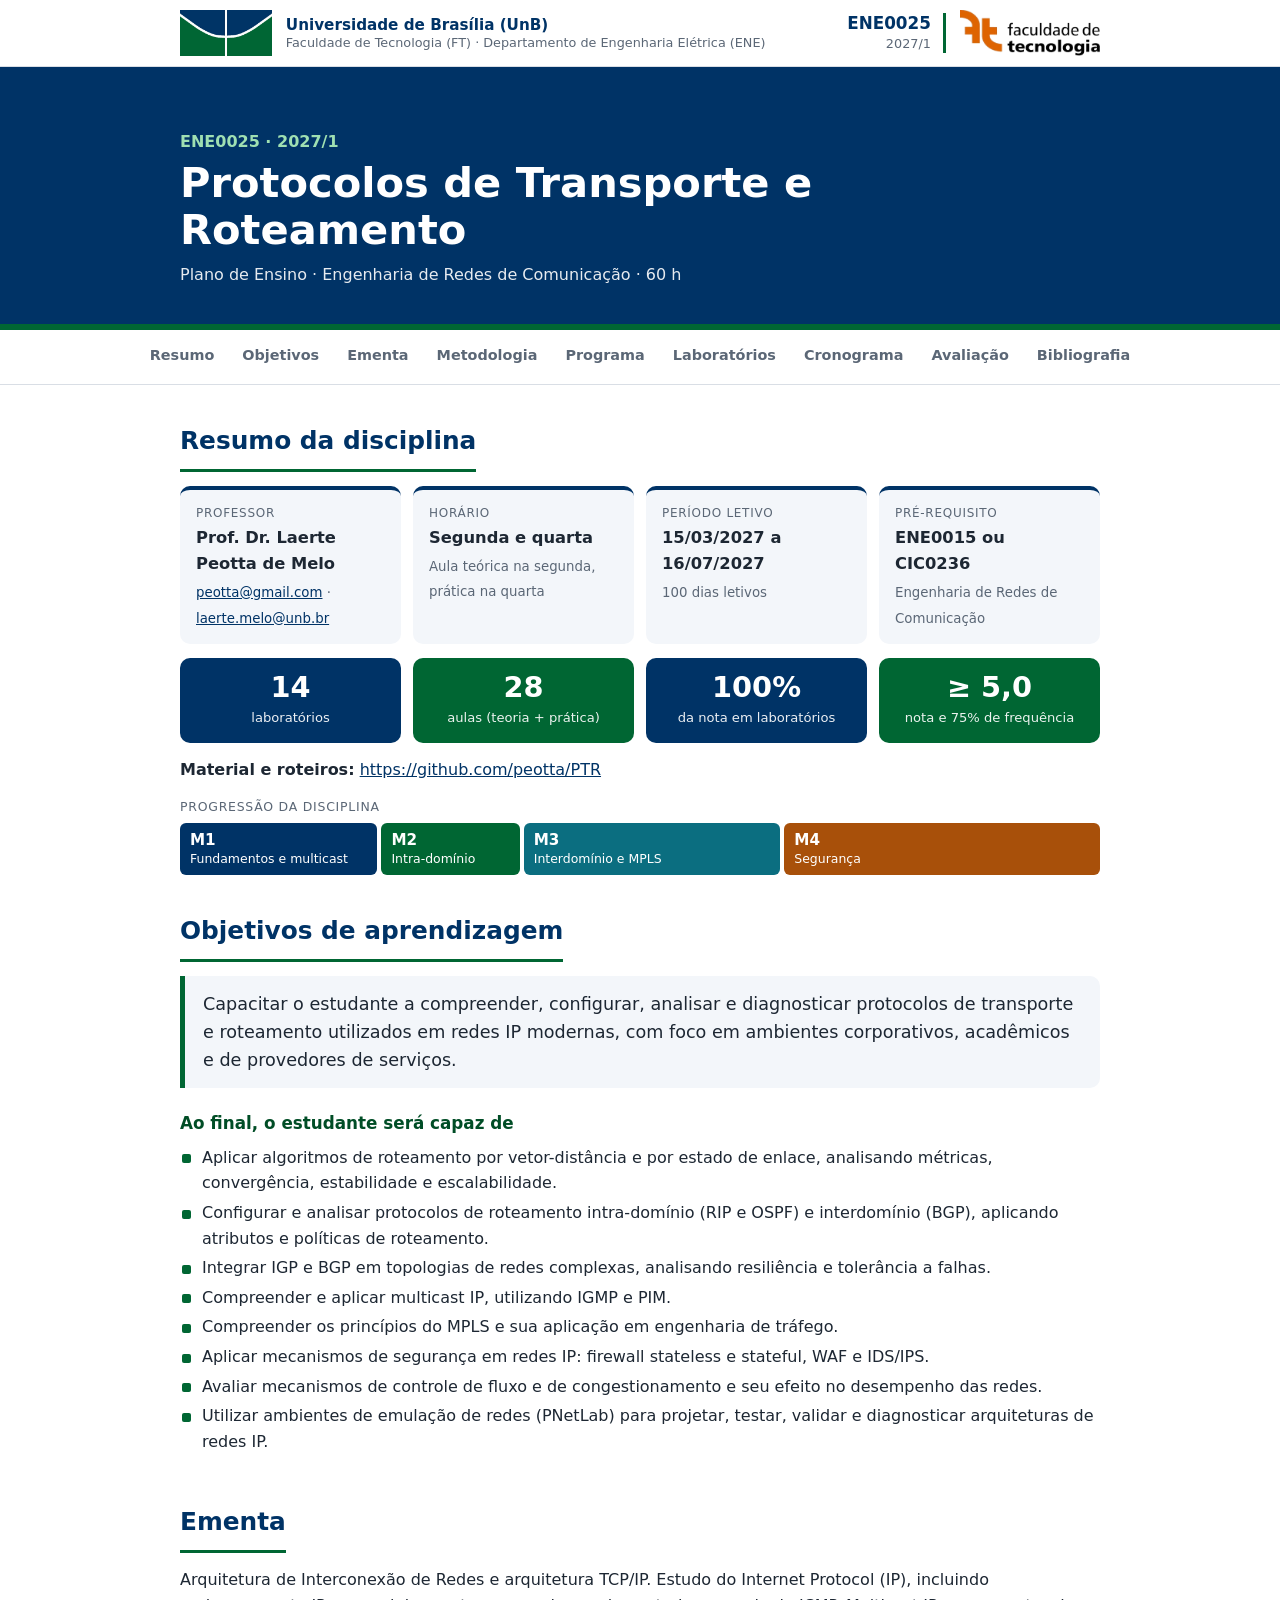
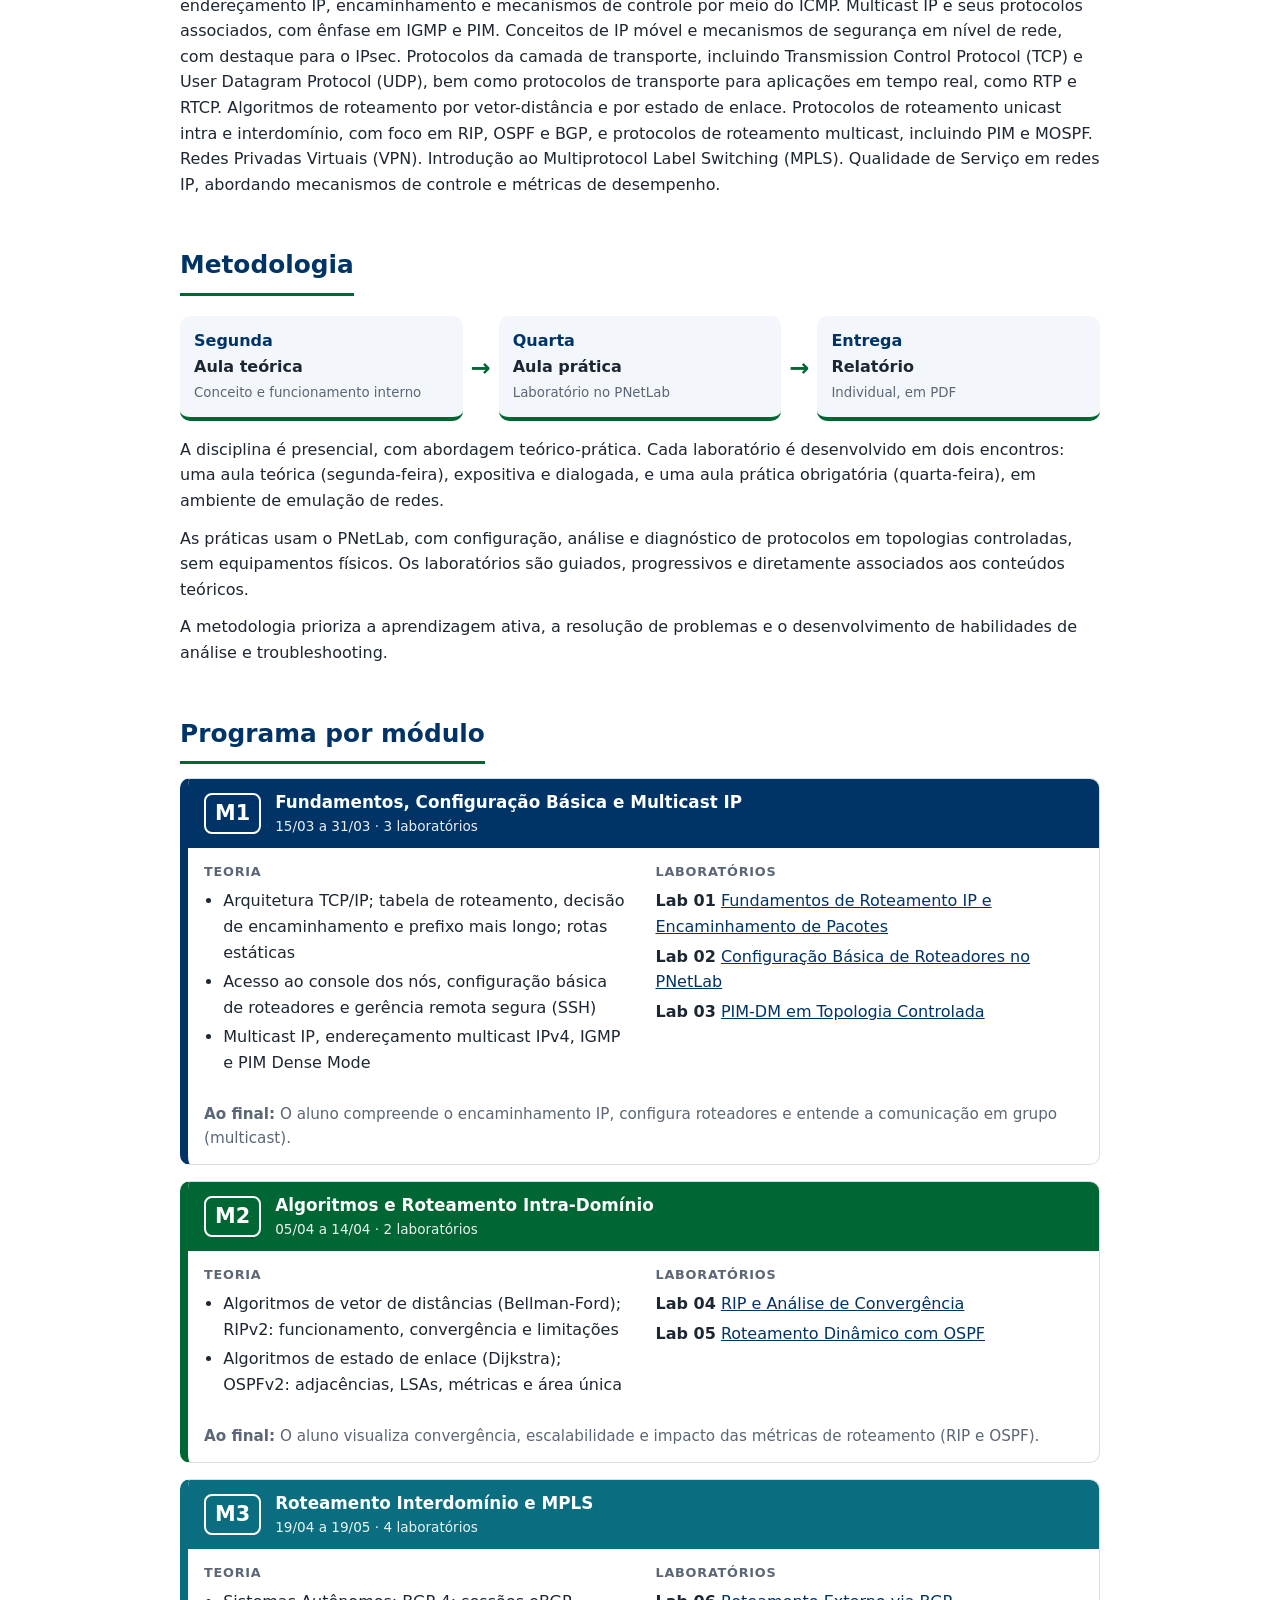
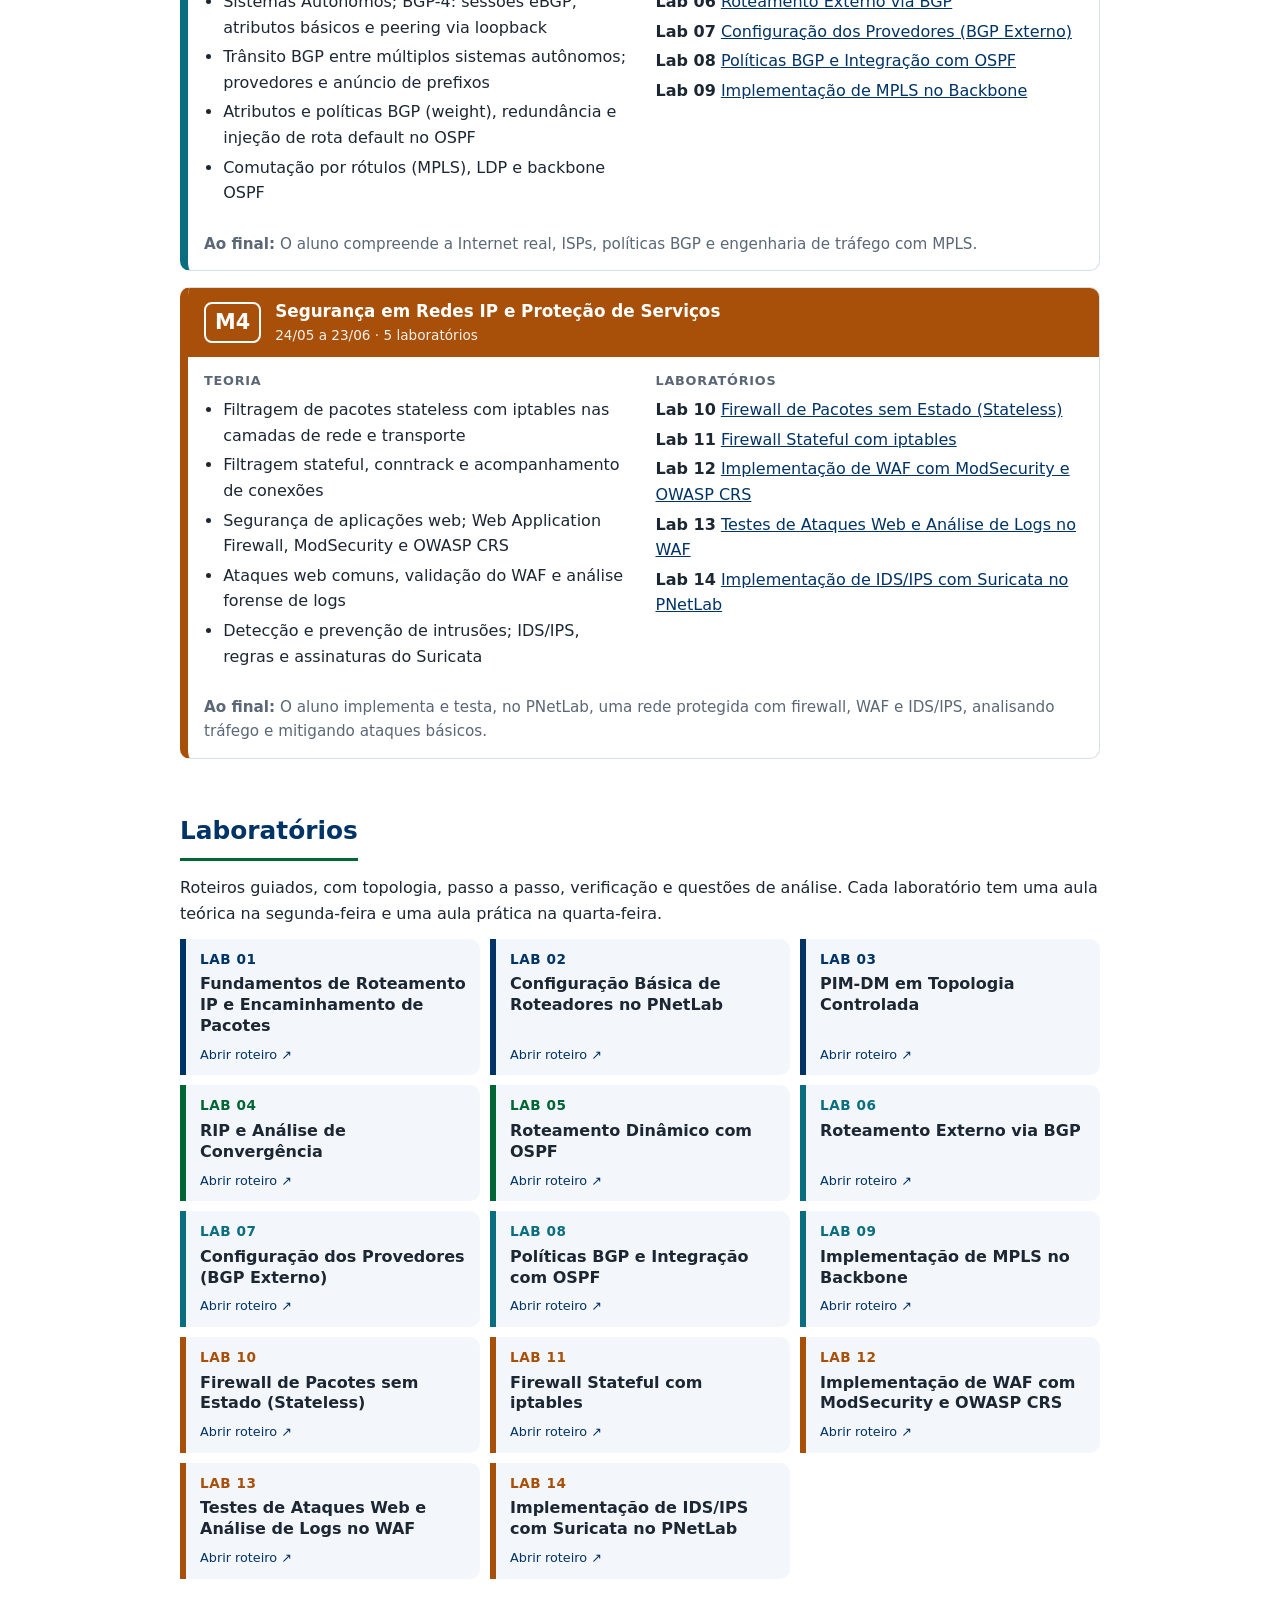
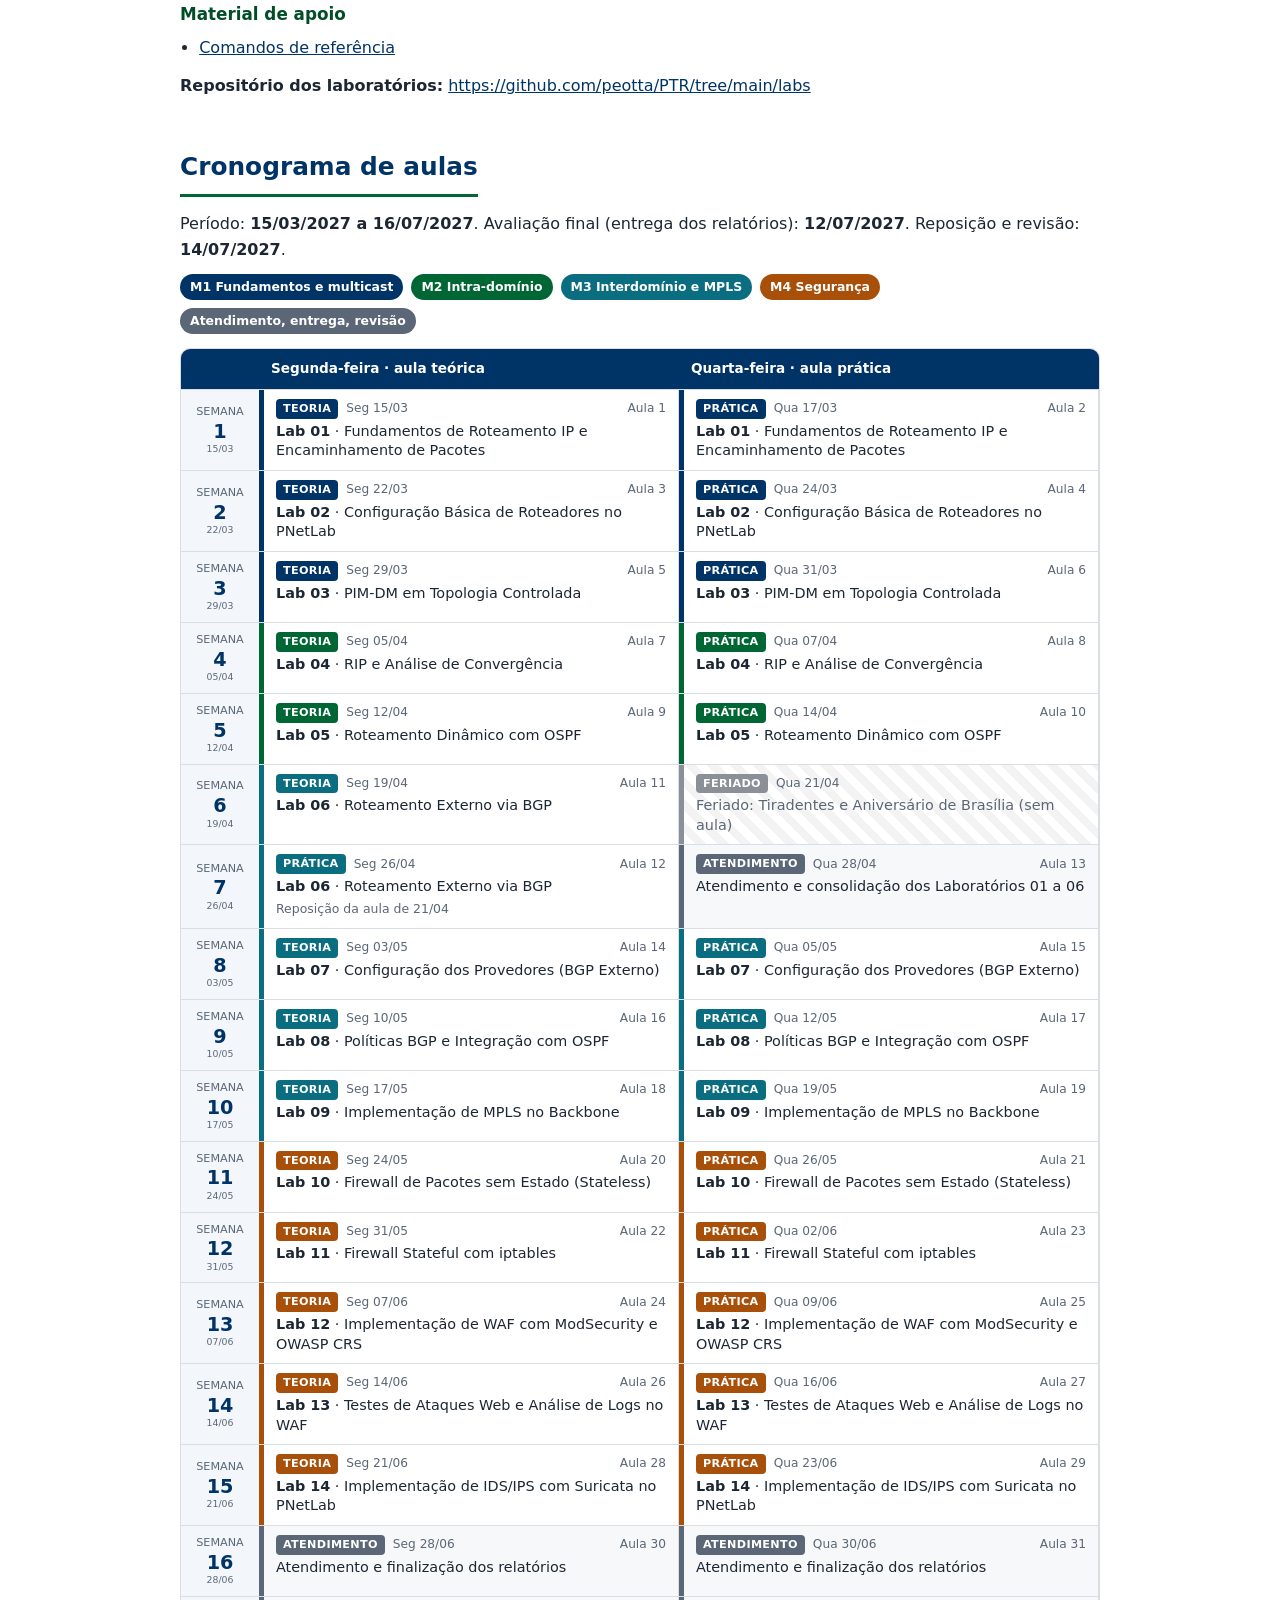
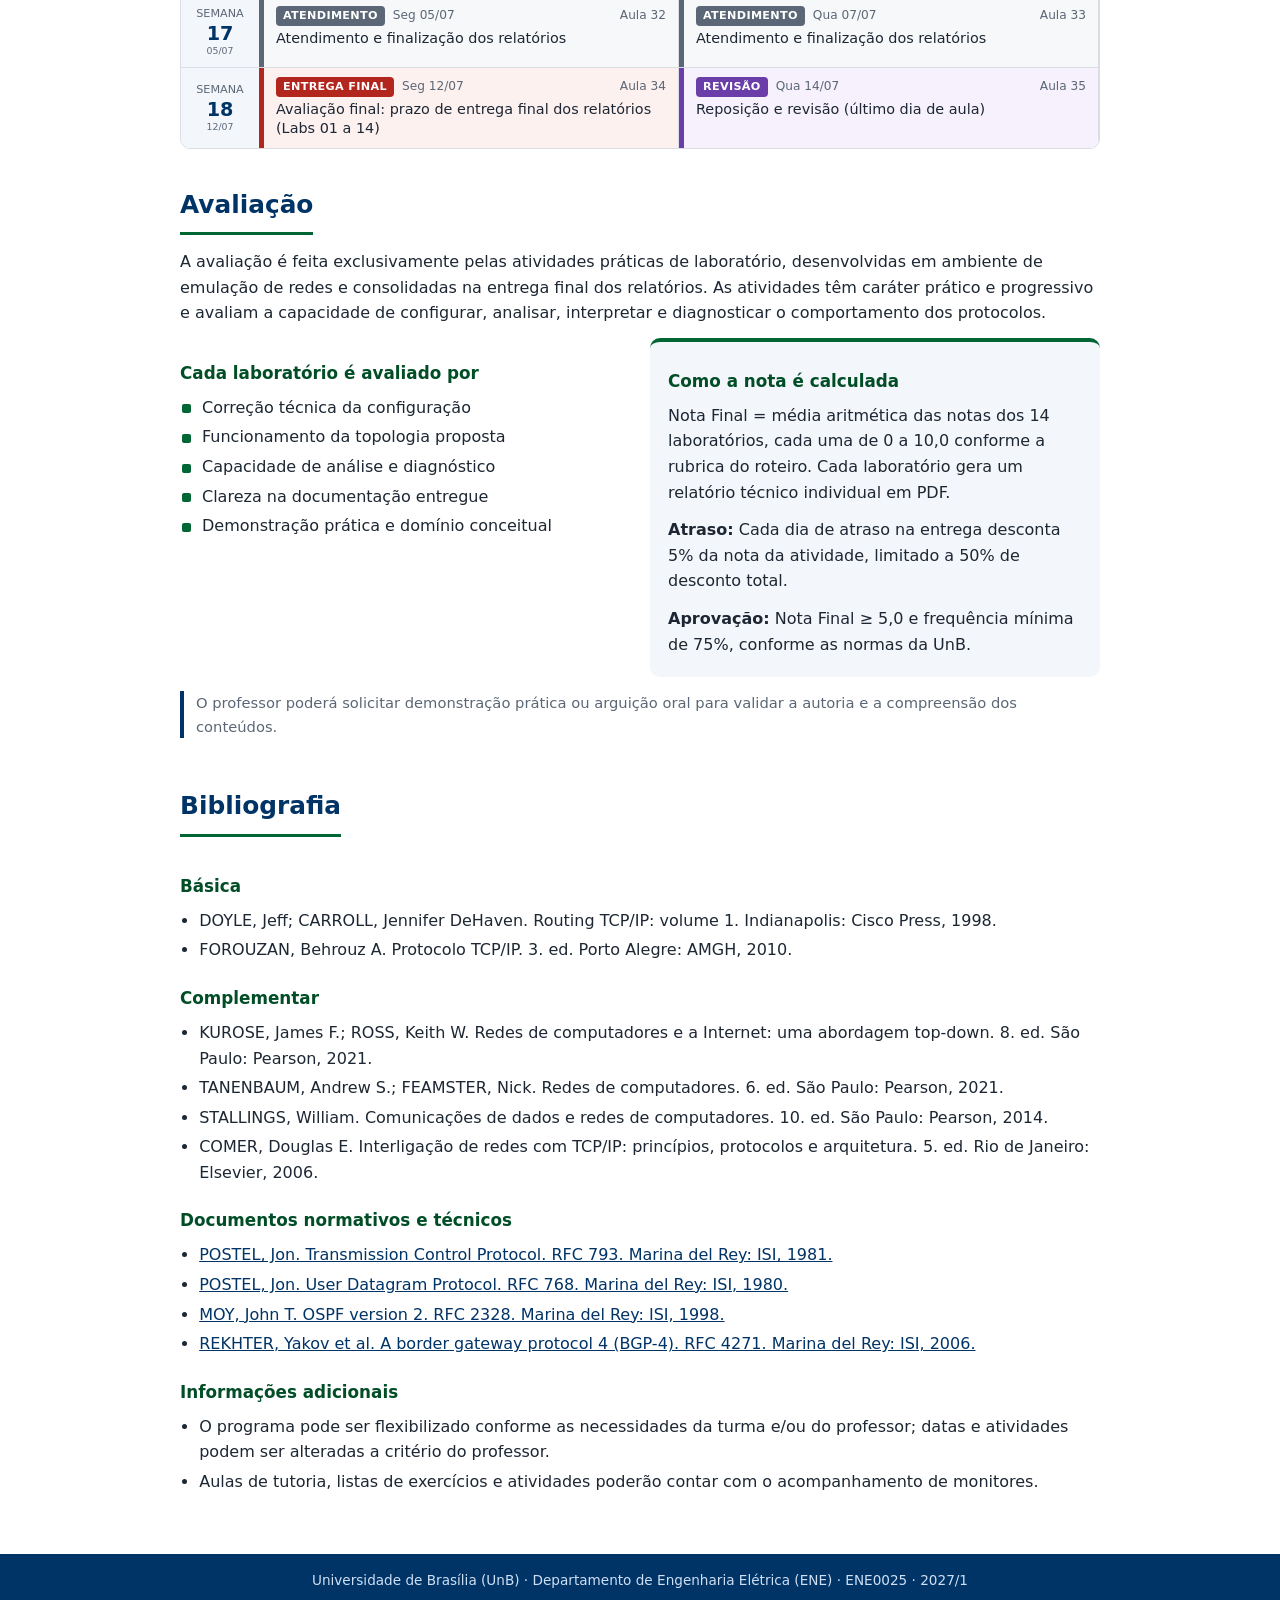
==== commit f15fb2df: "Corrige cabecalho fixo do cronograma no plano de ensino em HTML" ====
--- a/docs/index.html
+++ b/docs/index.html
@@ -22,6 +22,10 @@
 .topo-cod b{display:block;color:var(--azul);font-size:1.05rem}.topo-cod span{font-size:.8rem;color:var(--suave)}
 .logo-ft-txt{font-weight:700;color:var(--azul);font-size:.8rem;line-height:1.15;border-left:3px solid var(--verde);padding-left:8px}
 .logo-composto{height:34px}
+.temas{list-style:none;padding:0;margin:12px 0;display:grid;gap:6px;counter-reset:t}
+.temas li{display:flex;gap:12px;align-items:baseline;background:var(--painel);border-left:6px solid var(--c);border-radius:0 8px 8px 0;padding:8px 14px;break-inside:avoid}
+.temas li b{min-width:68px;color:var(--c);font-weight:800}
+.temas .desc{display:block;font-size:.85rem;color:#4a5668;margin-top:2px}
 .baixar{display:inline-block;margin-top:14px;padding:8px 16px;border:2px solid #fff;border-radius:8px;color:#fff;text-decoration:none;font-weight:600;font-size:.9rem}
 .baixar:hover{background:#fff;color:var(--azul)}
 .labs-grid{display:grid;grid-template-columns:repeat(auto-fill,minmax(250px,1fr));gap:10px;margin:12px 0}
@@ -85,7 +89,7 @@
 .lg{background:var(--c);color:#fff;font-size:.78rem;padding:3px 10px;border-radius:999px;font-weight:600}
 .crono{border:1px solid var(--linha);border-radius:10px;overflow:hidden}
 .semana{display:grid;grid-template-columns:78px 1fr 1fr;gap:0;border-top:1px solid var(--linha)}
-.semana.cab{background:var(--azul);color:#fff;font-weight:600;font-size:.85rem;border-top:0;position:sticky;top:48px;z-index:2}
+.semana.cab{background:var(--azul);color:#fff;font-weight:600;font-size:.85rem;border-top:0}
 .semana.cab div{padding:9px 12px}
 .sem-n{background:var(--painel);display:flex;flex-direction:column;align-items:center;justify-content:center;padding:8px 4px;font-size:.7rem;color:var(--suave);text-transform:uppercase}
 .sem-n b{font-size:1.2rem;color:var(--azul);line-height:1.1}.sem-n small{text-transform:none}
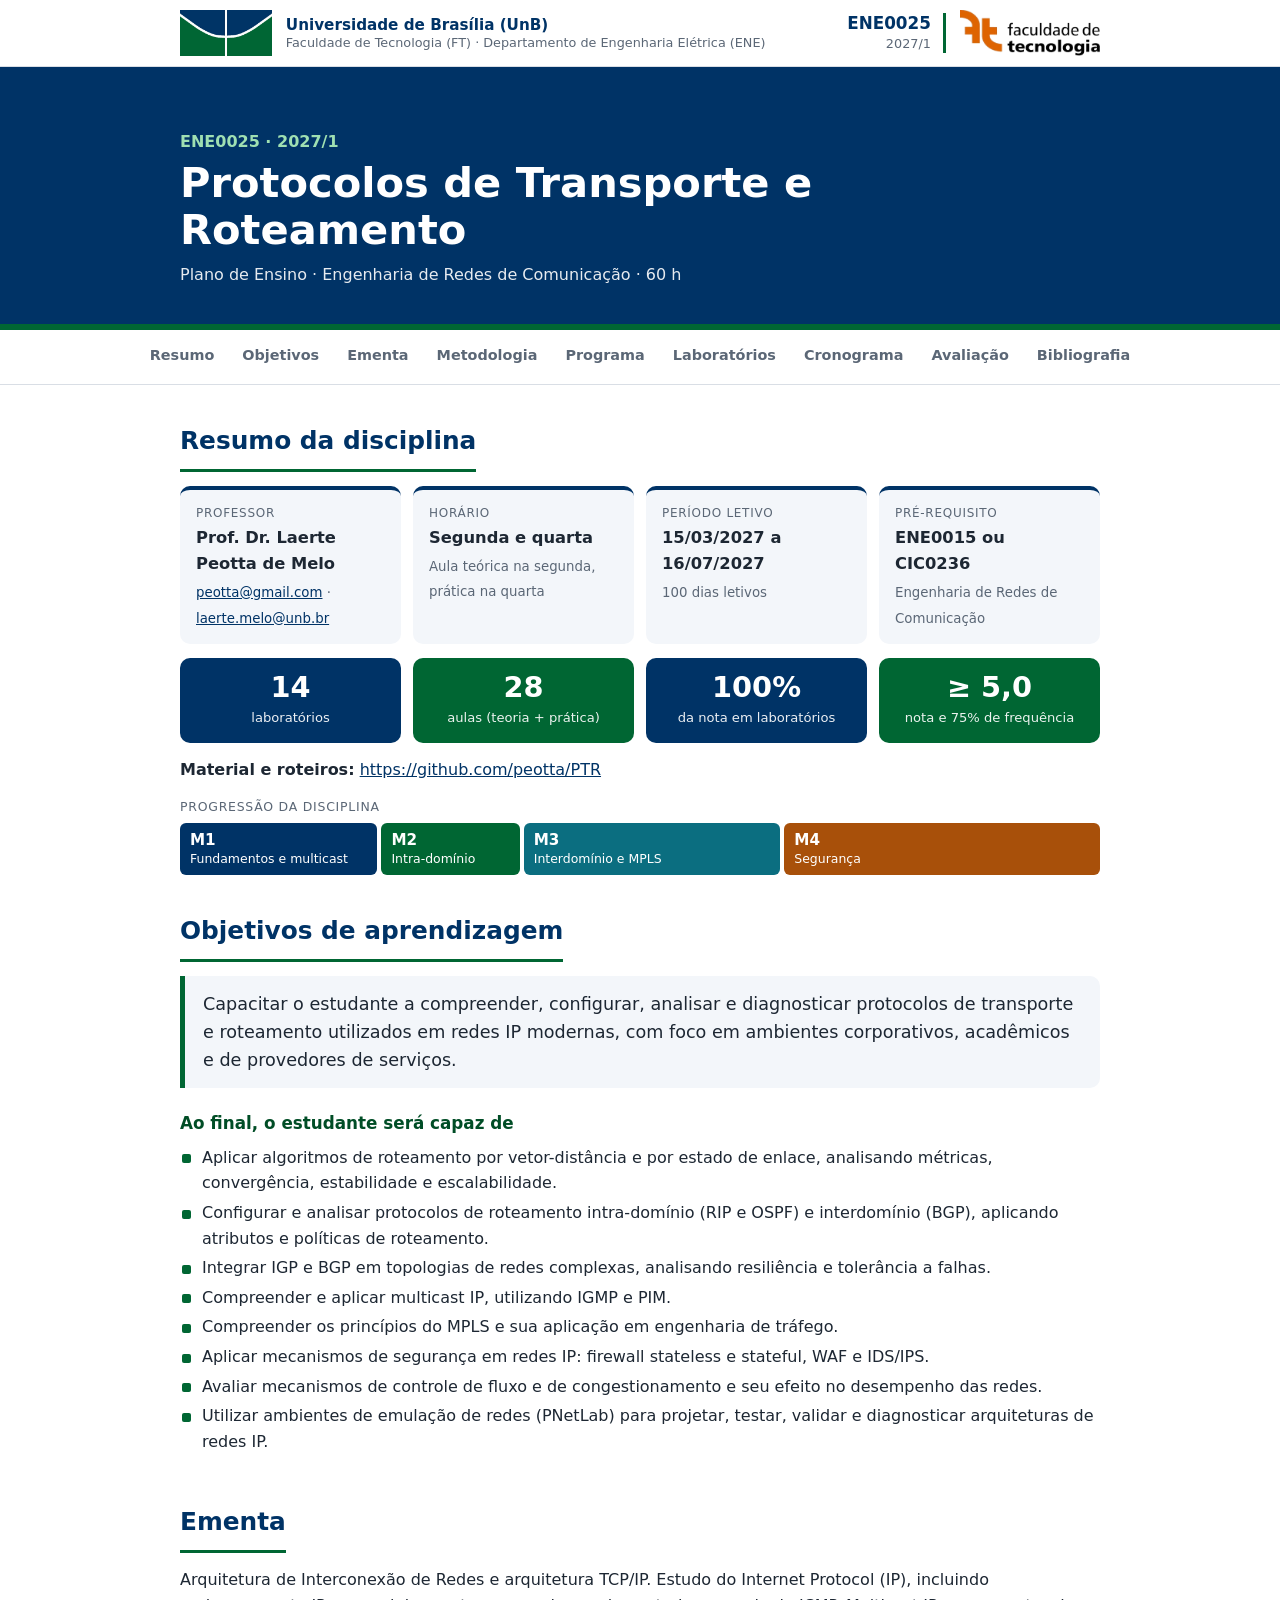
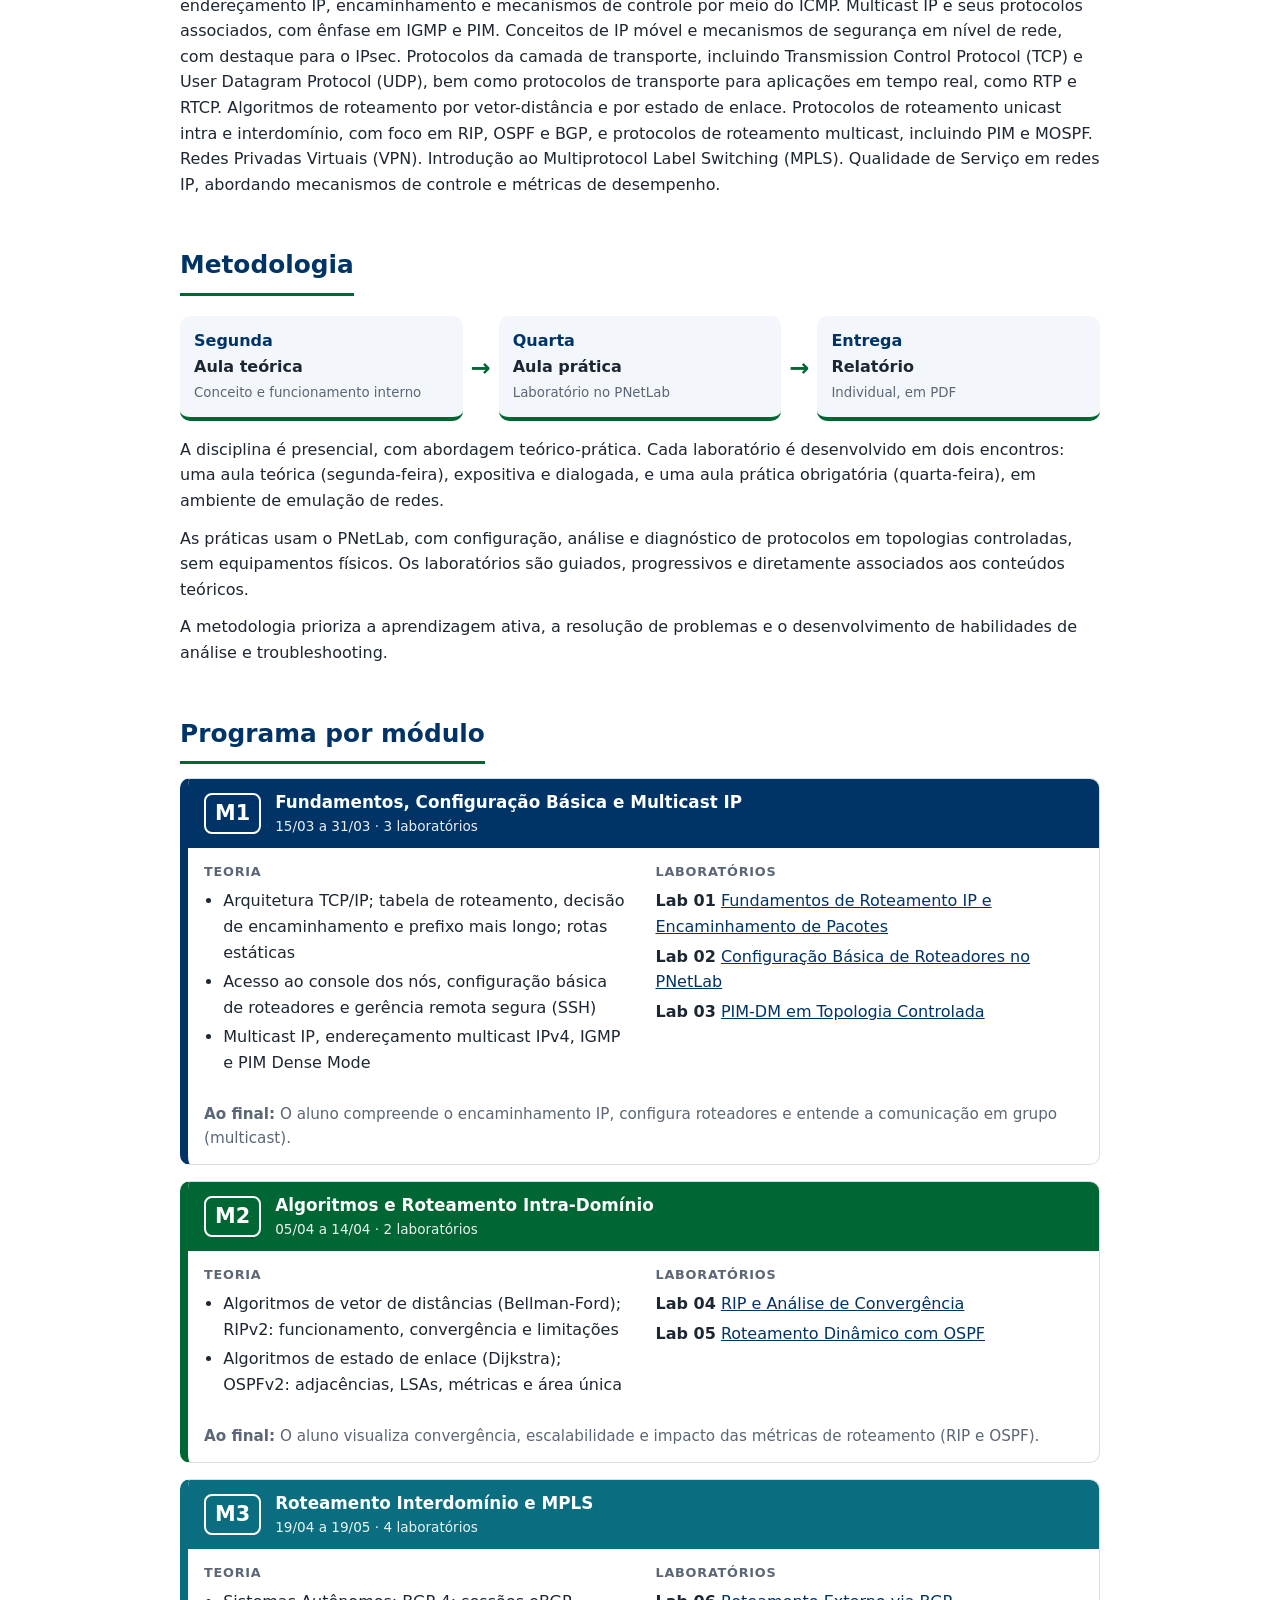
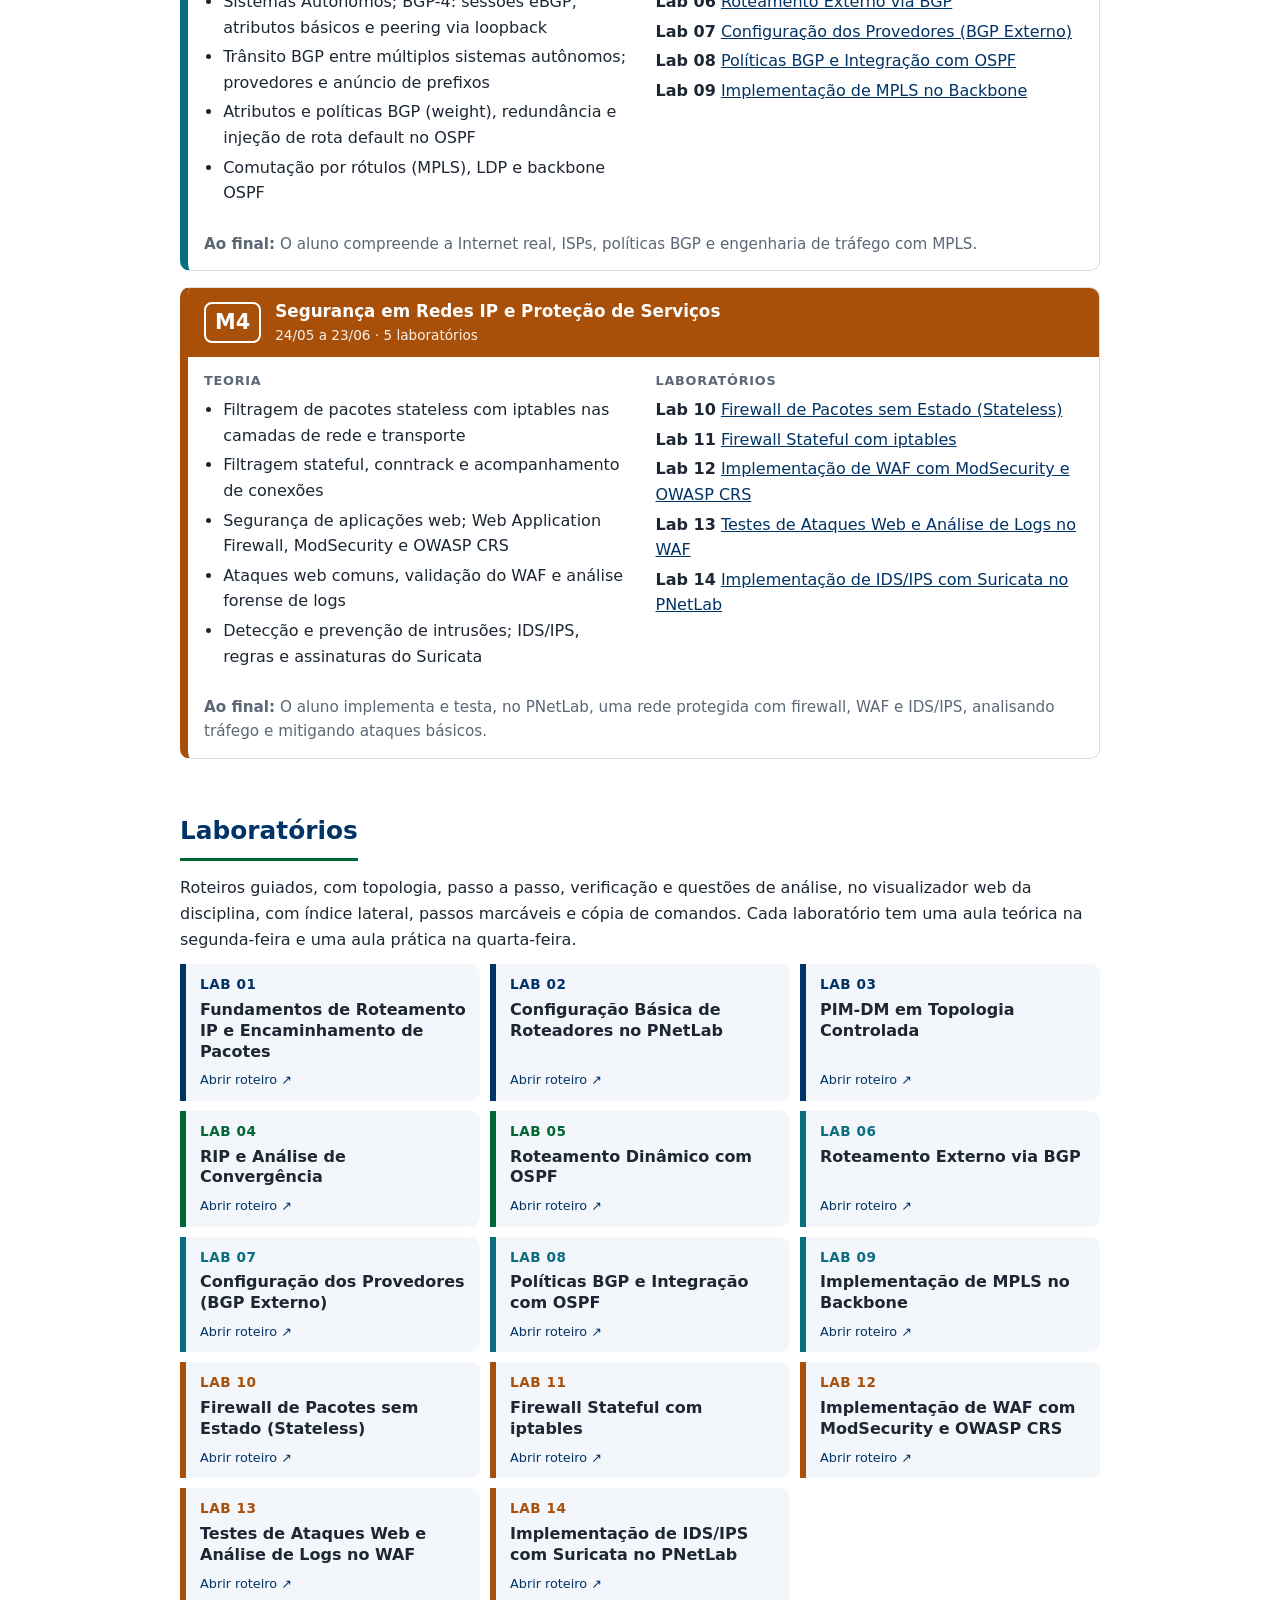
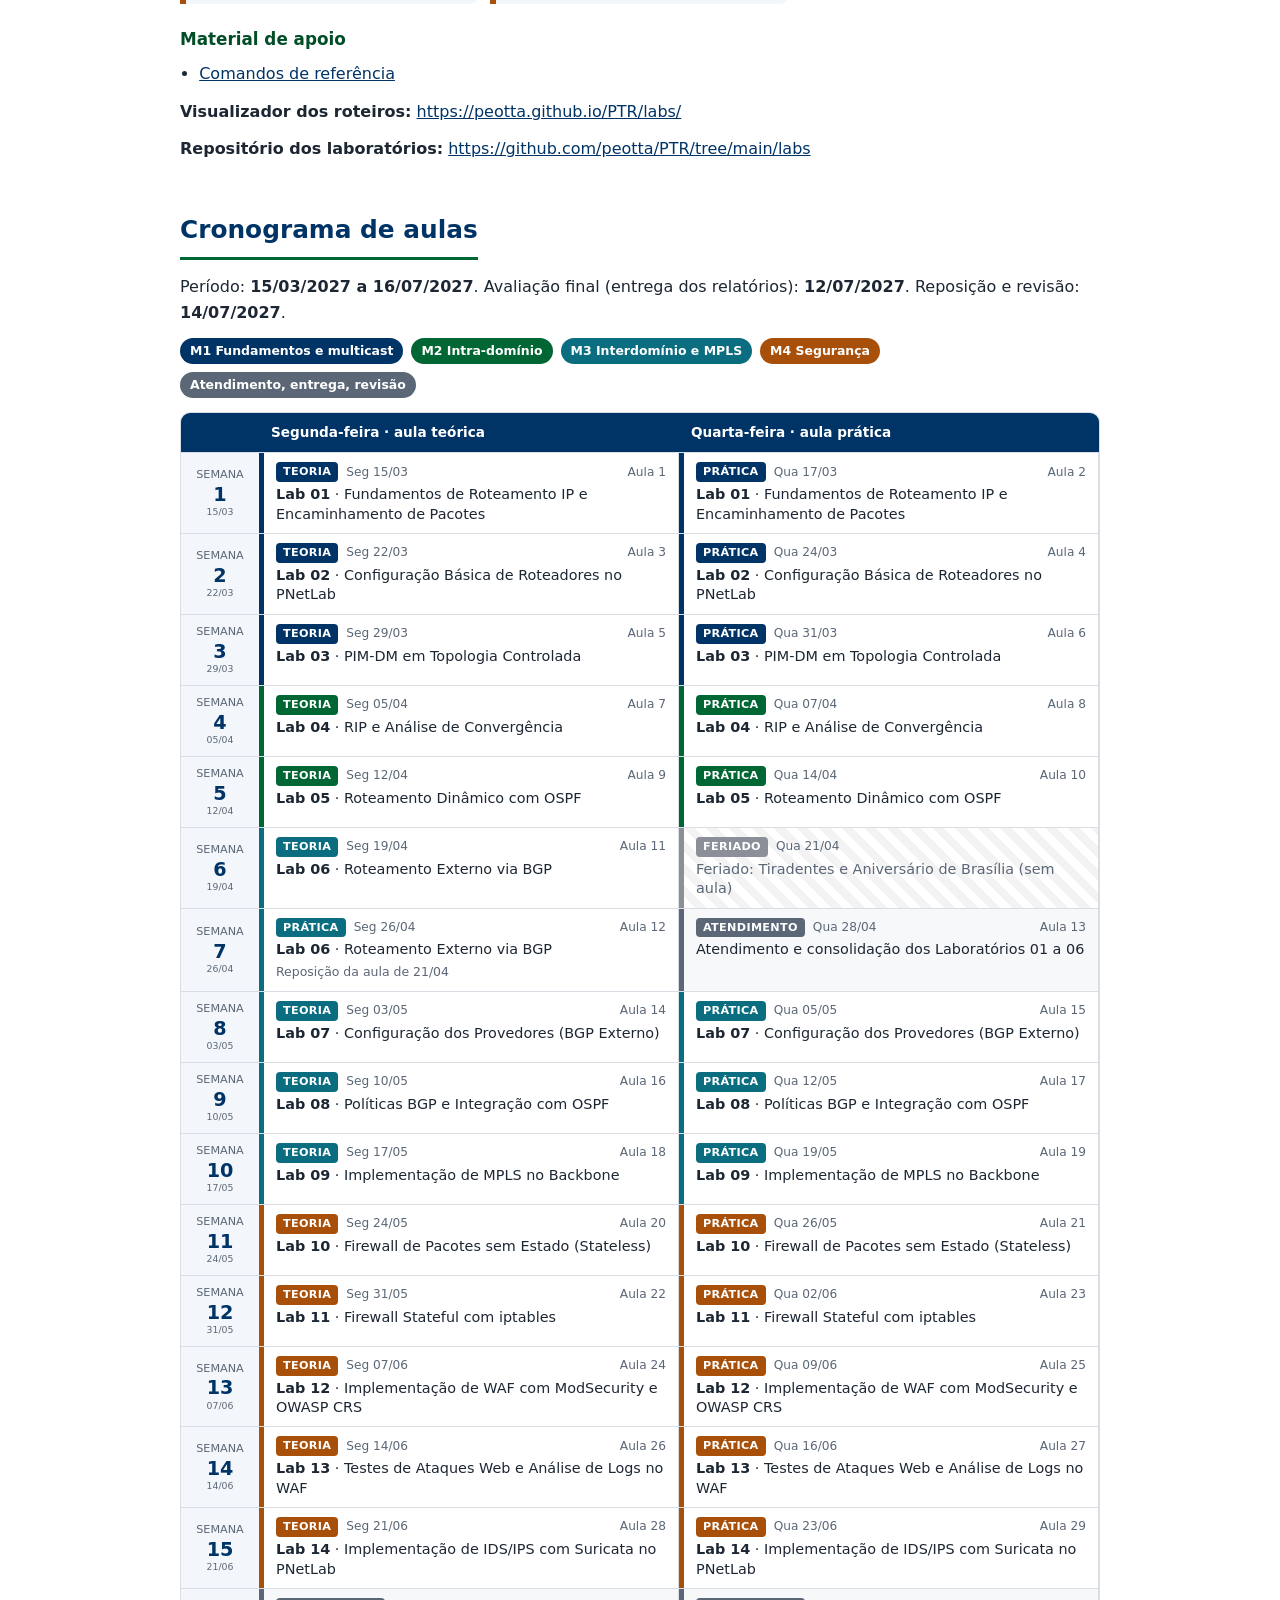
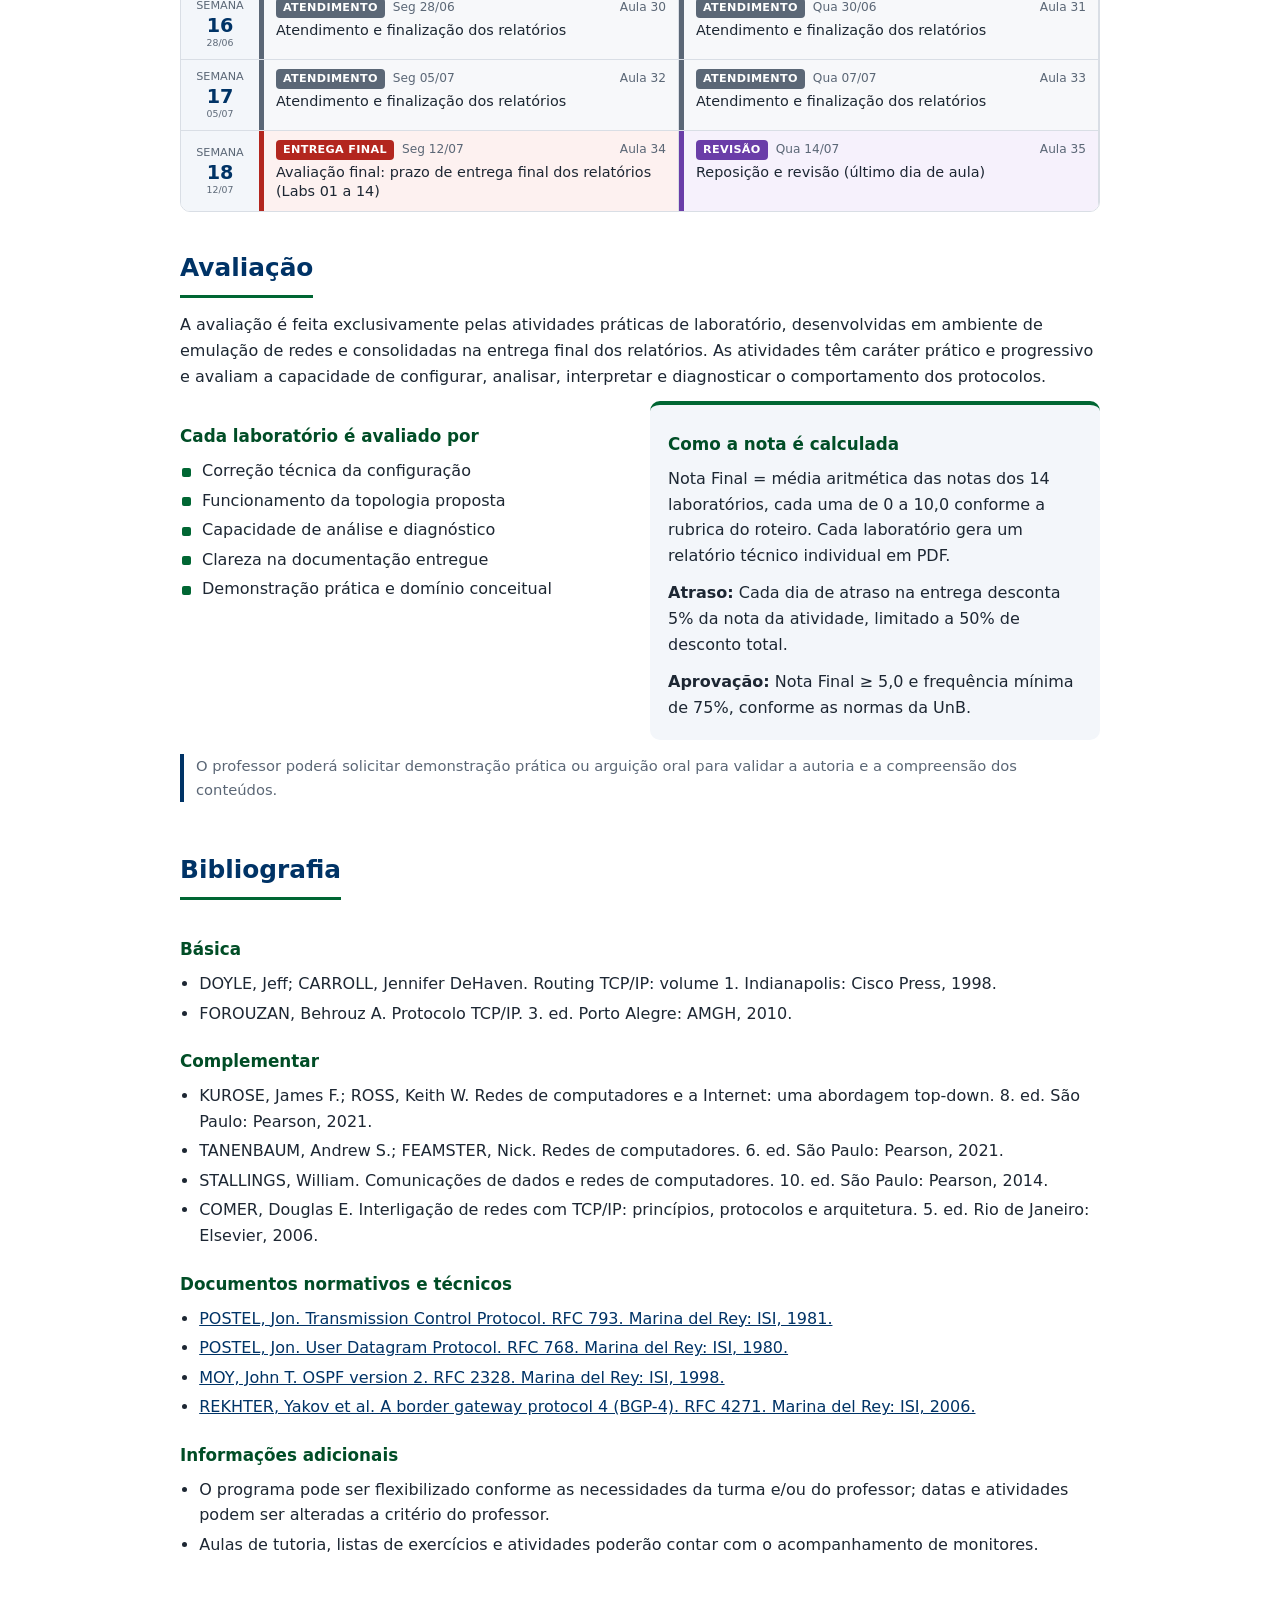
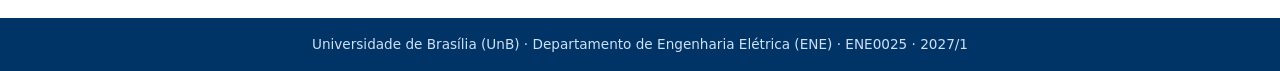
==== commit 905a3fec: "Aponta os links dos roteiros para o visualizador web em docs/labs" ====
--- a/docs/index.html
+++ b/docs/index.html
@@ -212,7 +212,7 @@
   <p class="per">15/03 a 31/03 · 3 laboratórios</p></div></header>
   <div class="mod-corpo">
     <div><h4>Teoria</h4><ul class=""><li>Arquitetura TCP/IP; tabela de roteamento, decisão de encaminhamento e prefixo mais longo; rotas estáticas</li><li>Acesso ao console dos nós, configuração básica de roteadores e gerência remota segura (SSH)</li><li>Multicast IP, endereçamento multicast IPv4, IGMP e PIM Dense Mode</li></ul></div>
-    <div><h4>Laboratórios</h4><ul class="labs"><li><b>Lab 01</b> <a href="https://github.com/peotta/PTR/blob/main/labs/lab01.md">Fundamentos de Roteamento IP e Encaminhamento de Pacotes</a></li><li><b>Lab 02</b> <a href="https://github.com/peotta/PTR/blob/main/labs/lab02.md">Configuração Básica de Roteadores no PNetLab</a></li><li><b>Lab 03</b> <a href="https://github.com/peotta/PTR/blob/main/labs/lab03.md">PIM-DM em Topologia Controlada</a></li></ul></div>
+    <div><h4>Laboratórios</h4><ul class="labs"><li><b>Lab 01</b> <a href="https://peotta.github.io/PTR/labs/#/lab/01">Fundamentos de Roteamento IP e Encaminhamento de Pacotes</a></li><li><b>Lab 02</b> <a href="https://peotta.github.io/PTR/labs/#/lab/02">Configuração Básica de Roteadores no PNetLab</a></li><li><b>Lab 03</b> <a href="https://peotta.github.io/PTR/labs/#/lab/03">PIM-DM em Topologia Controlada</a></li></ul></div>
   </div>
   <p class="resultado"><b>Ao final:</b> O aluno compreende o encaminhamento IP, configura roteadores e entende a comunicação em grupo (multicast).</p>
 </article>
@@ -221,7 +221,7 @@
   <p class="per">05/04 a 14/04 · 2 laboratórios</p></div></header>
   <div class="mod-corpo">
     <div><h4>Teoria</h4><ul class=""><li>Algoritmos de vetor de distâncias (Bellman-Ford); RIPv2: funcionamento, convergência e limitações</li><li>Algoritmos de estado de enlace (Dijkstra); OSPFv2: adjacências, LSAs, métricas e área única</li></ul></div>
-    <div><h4>Laboratórios</h4><ul class="labs"><li><b>Lab 04</b> <a href="https://github.com/peotta/PTR/blob/main/labs/lab04.md">RIP e Análise de Convergência</a></li><li><b>Lab 05</b> <a href="https://github.com/peotta/PTR/blob/main/labs/lab05.md">Roteamento Dinâmico com OSPF</a></li></ul></div>
+    <div><h4>Laboratórios</h4><ul class="labs"><li><b>Lab 04</b> <a href="https://peotta.github.io/PTR/labs/#/lab/04">RIP e Análise de Convergência</a></li><li><b>Lab 05</b> <a href="https://peotta.github.io/PTR/labs/#/lab/05">Roteamento Dinâmico com OSPF</a></li></ul></div>
   </div>
   <p class="resultado"><b>Ao final:</b> O aluno visualiza convergência, escalabilidade e impacto das métricas de roteamento (RIP e OSPF).</p>
 </article>
@@ -230,7 +230,7 @@
   <p class="per">19/04 a 19/05 · 4 laboratórios</p></div></header>
   <div class="mod-corpo">
     <div><h4>Teoria</h4><ul class=""><li>Sistemas Autônomos; BGP-4: sessões eBGP, atributos básicos e peering via loopback</li><li>Trânsito BGP entre múltiplos sistemas autônomos; provedores e anúncio de prefixos</li><li>Atributos e políticas BGP (weight), redundância e injeção de rota default no OSPF</li><li>Comutação por rótulos (MPLS), LDP e backbone OSPF</li></ul></div>
-    <div><h4>Laboratórios</h4><ul class="labs"><li><b>Lab 06</b> <a href="https://github.com/peotta/PTR/blob/main/labs/lab06.md">Roteamento Externo via BGP</a></li><li><b>Lab 07</b> <a href="https://github.com/peotta/PTR/blob/main/labs/lab07.md">Configuração dos Provedores (BGP Externo)</a></li><li><b>Lab 08</b> <a href="https://github.com/peotta/PTR/blob/main/labs/lab08.md">Políticas BGP e Integração com OSPF</a></li><li><b>Lab 09</b> <a href="https://github.com/peotta/PTR/blob/main/labs/lab09.md">Implementação de MPLS no Backbone</a></li></ul></div>
+    <div><h4>Laboratórios</h4><ul class="labs"><li><b>Lab 06</b> <a href="https://peotta.github.io/PTR/labs/#/lab/06">Roteamento Externo via BGP</a></li><li><b>Lab 07</b> <a href="https://peotta.github.io/PTR/labs/#/lab/07">Configuração dos Provedores (BGP Externo)</a></li><li><b>Lab 08</b> <a href="https://peotta.github.io/PTR/labs/#/lab/08">Políticas BGP e Integração com OSPF</a></li><li><b>Lab 09</b> <a href="https://peotta.github.io/PTR/labs/#/lab/09">Implementação de MPLS no Backbone</a></li></ul></div>
   </div>
   <p class="resultado"><b>Ao final:</b> O aluno compreende a Internet real, ISPs, políticas BGP e engenharia de tráfego com MPLS.</p>
 </article>
@@ -239,7 +239,7 @@
   <p class="per">24/05 a 23/06 · 5 laboratórios</p></div></header>
   <div class="mod-corpo">
     <div><h4>Teoria</h4><ul class=""><li>Filtragem de pacotes stateless com iptables nas camadas de rede e transporte</li><li>Filtragem stateful, conntrack e acompanhamento de conexões</li><li>Segurança de aplicações web; Web Application Firewall, ModSecurity e OWASP CRS</li><li>Ataques web comuns, validação do WAF e análise forense de logs</li><li>Detecção e prevenção de intrusões; IDS/IPS, regras e assinaturas do Suricata</li></ul></div>
-    <div><h4>Laboratórios</h4><ul class="labs"><li><b>Lab 10</b> <a href="https://github.com/peotta/PTR/blob/main/labs/lab10.md">Firewall de Pacotes sem Estado (Stateless)</a></li><li><b>Lab 11</b> <a href="https://github.com/peotta/PTR/blob/main/labs/lab11.md">Firewall Stateful com iptables</a></li><li><b>Lab 12</b> <a href="https://github.com/peotta/PTR/blob/main/labs/lab12.md">Implementação de WAF com ModSecurity e OWASP CRS</a></li><li><b>Lab 13</b> <a href="https://github.com/peotta/PTR/blob/main/labs/lab13.md">Testes de Ataques Web e Análise de Logs no WAF</a></li><li><b>Lab 14</b> <a href="https://github.com/peotta/PTR/blob/main/labs/lab14.md">Implementação de IDS/IPS com Suricata no PNetLab</a></li></ul></div>
+    <div><h4>Laboratórios</h4><ul class="labs"><li><b>Lab 10</b> <a href="https://peotta.github.io/PTR/labs/#/lab/10">Firewall de Pacotes sem Estado (Stateless)</a></li><li><b>Lab 11</b> <a href="https://peotta.github.io/PTR/labs/#/lab/11">Firewall Stateful com iptables</a></li><li><b>Lab 12</b> <a href="https://peotta.github.io/PTR/labs/#/lab/12">Implementação de WAF com ModSecurity e OWASP CRS</a></li><li><b>Lab 13</b> <a href="https://peotta.github.io/PTR/labs/#/lab/13">Testes de Ataques Web e Análise de Logs no WAF</a></li><li><b>Lab 14</b> <a href="https://peotta.github.io/PTR/labs/#/lab/14">Implementação de IDS/IPS com Suricata no PNetLab</a></li></ul></div>
   </div>
   <p class="resultado"><b>Ao final:</b> O aluno implementa e testa, no PNetLab, uma rede protegida com firewall, WAF e IDS/IPS, analisando tráfego e mitigando ataques básicos.</p>
 </article>
@@ -247,10 +247,10 @@
 
 <section id="laboratorios">
   <h2>Laboratórios</h2>
-  <p>Roteiros guiados, com topologia, passo a passo, verificação e questões de análise. Cada laboratório tem uma aula teórica na segunda-feira e uma aula prática na quarta-feira.</p>
-  <div class="labs-grid"><a class="lab-card m1" href="https://github.com/peotta/PTR/blob/main/labs/lab01.md"><span class="lab-n">Lab 01</span><span class="lab-t">Fundamentos de Roteamento IP e Encaminhamento de Pacotes</span><span class="lab-go"><span>Abrir roteiro ↗</span></span></a><a class="lab-card m1" href="https://github.com/peotta/PTR/blob/main/labs/lab02.md"><span class="lab-n">Lab 02</span><span class="lab-t">Configuração Básica de Roteadores no PNetLab</span><span class="lab-go"><span>Abrir roteiro ↗</span></span></a><a class="lab-card m1" href="https://github.com/peotta/PTR/blob/main/labs/lab03.md"><span class="lab-n">Lab 03</span><span class="lab-t">PIM-DM em Topologia Controlada</span><span class="lab-go"><span>Abrir roteiro ↗</span></span></a><a class="lab-card m2" href="https://github.com/peotta/PTR/blob/main/labs/lab04.md"><span class="lab-n">Lab 04</span><span class="lab-t">RIP e Análise de Convergência</span><span class="lab-go"><span>Abrir roteiro ↗</span></span></a><a class="lab-card m2" href="https://github.com/peotta/PTR/blob/main/labs/lab05.md"><span class="lab-n">Lab 05</span><span class="lab-t">Roteamento Dinâmico com OSPF</span><span class="lab-go"><span>Abrir roteiro ↗</span></span></a><a class="lab-card m3" href="https://github.com/peotta/PTR/blob/main/labs/lab06.md"><span class="lab-n">Lab 06</span><span class="lab-t">Roteamento Externo via BGP</span><span class="lab-go"><span>Abrir roteiro ↗</span></span></a><a class="lab-card m3" href="https://github.com/peotta/PTR/blob/main/labs/lab07.md"><span class="lab-n">Lab 07</span><span class="lab-t">Configuração dos Provedores (BGP Externo)</span><span class="lab-go"><span>Abrir roteiro ↗</span></span></a><a class="lab-card m3" href="https://github.com/peotta/PTR/blob/main/labs/lab08.md"><span class="lab-n">Lab 08</span><span class="lab-t">Políticas BGP e Integração com OSPF</span><span class="lab-go"><span>Abrir roteiro ↗</span></span></a><a class="lab-card m3" href="https://github.com/peotta/PTR/blob/main/labs/lab09.md"><span class="lab-n">Lab 09</span><span class="lab-t">Implementação de MPLS no Backbone</span><span class="lab-go"><span>Abrir roteiro ↗</span></span></a><a class="lab-card m4" href="https://github.com/peotta/PTR/blob/main/labs/lab10.md"><span class="lab-n">Lab 10</span><span class="lab-t">Firewall de Pacotes sem Estado (Stateless)</span><span class="lab-go"><span>Abrir roteiro ↗</span></span></a><a class="lab-card m4" href="https://github.com/peotta/PTR/blob/main/labs/lab11.md"><span class="lab-n">Lab 11</span><span class="lab-t">Firewall Stateful com iptables</span><span class="lab-go"><span>Abrir roteiro ↗</span></span></a><a class="lab-card m4" href="https://github.com/peotta/PTR/blob/main/labs/lab12.md"><span class="lab-n">Lab 12</span><span class="lab-t">Implementação de WAF com ModSecurity e OWASP CRS</span><span class="lab-go"><span>Abrir roteiro ↗</span></span></a><a class="lab-card m4" href="https://github.com/peotta/PTR/blob/main/labs/lab13.md"><span class="lab-n">Lab 13</span><span class="lab-t">Testes de Ataques Web e Análise de Logs no WAF</span><span class="lab-go"><span>Abrir roteiro ↗</span></span></a><a class="lab-card m4" href="https://github.com/peotta/PTR/blob/main/labs/lab14.md"><span class="lab-n">Lab 14</span><span class="lab-t">Implementação de IDS/IPS com Suricata no PNetLab</span><span class="lab-go"><span>Abrir roteiro ↗</span></span></a></div>
-  <h3>Material de apoio</h3><ul><li><a href="https://github.com/peotta/PTR/blob/main/labs/comandos.md">Comandos de referência</a></li></ul>
-  <p class="link"><b>Repositório dos laboratórios:</b> <a href="https://github.com/peotta/PTR/tree/main/labs">https://github.com/peotta/PTR/tree/main/labs</a></p>
+  <p>Roteiros guiados, com topologia, passo a passo, verificação e questões de análise, no visualizador web da disciplina, com índice lateral, passos marcáveis e cópia de comandos. Cada laboratório tem uma aula teórica na segunda-feira e uma aula prática na quarta-feira.</p>
+  <div class="labs-grid"><a class="lab-card m1" href="https://peotta.github.io/PTR/labs/#/lab/01"><span class="lab-n">Lab 01</span><span class="lab-t">Fundamentos de Roteamento IP e Encaminhamento de Pacotes</span><span class="lab-go"><span>Abrir roteiro ↗</span></span></a><a class="lab-card m1" href="https://peotta.github.io/PTR/labs/#/lab/02"><span class="lab-n">Lab 02</span><span class="lab-t">Configuração Básica de Roteadores no PNetLab</span><span class="lab-go"><span>Abrir roteiro ↗</span></span></a><a class="lab-card m1" href="https://peotta.github.io/PTR/labs/#/lab/03"><span class="lab-n">Lab 03</span><span class="lab-t">PIM-DM em Topologia Controlada</span><span class="lab-go"><span>Abrir roteiro ↗</span></span></a><a class="lab-card m2" href="https://peotta.github.io/PTR/labs/#/lab/04"><span class="lab-n">Lab 04</span><span class="lab-t">RIP e Análise de Convergência</span><span class="lab-go"><span>Abrir roteiro ↗</span></span></a><a class="lab-card m2" href="https://peotta.github.io/PTR/labs/#/lab/05"><span class="lab-n">Lab 05</span><span class="lab-t">Roteamento Dinâmico com OSPF</span><span class="lab-go"><span>Abrir roteiro ↗</span></span></a><a class="lab-card m3" href="https://peotta.github.io/PTR/labs/#/lab/06"><span class="lab-n">Lab 06</span><span class="lab-t">Roteamento Externo via BGP</span><span class="lab-go"><span>Abrir roteiro ↗</span></span></a><a class="lab-card m3" href="https://peotta.github.io/PTR/labs/#/lab/07"><span class="lab-n">Lab 07</span><span class="lab-t">Configuração dos Provedores (BGP Externo)</span><span class="lab-go"><span>Abrir roteiro ↗</span></span></a><a class="lab-card m3" href="https://peotta.github.io/PTR/labs/#/lab/08"><span class="lab-n">Lab 08</span><span class="lab-t">Políticas BGP e Integração com OSPF</span><span class="lab-go"><span>Abrir roteiro ↗</span></span></a><a class="lab-card m3" href="https://peotta.github.io/PTR/labs/#/lab/09"><span class="lab-n">Lab 09</span><span class="lab-t">Implementação de MPLS no Backbone</span><span class="lab-go"><span>Abrir roteiro ↗</span></span></a><a class="lab-card m4" href="https://peotta.github.io/PTR/labs/#/lab/10"><span class="lab-n">Lab 10</span><span class="lab-t">Firewall de Pacotes sem Estado (Stateless)</span><span class="lab-go"><span>Abrir roteiro ↗</span></span></a><a class="lab-card m4" href="https://peotta.github.io/PTR/labs/#/lab/11"><span class="lab-n">Lab 11</span><span class="lab-t">Firewall Stateful com iptables</span><span class="lab-go"><span>Abrir roteiro ↗</span></span></a><a class="lab-card m4" href="https://peotta.github.io/PTR/labs/#/lab/12"><span class="lab-n">Lab 12</span><span class="lab-t">Implementação de WAF com ModSecurity e OWASP CRS</span><span class="lab-go"><span>Abrir roteiro ↗</span></span></a><a class="lab-card m4" href="https://peotta.github.io/PTR/labs/#/lab/13"><span class="lab-n">Lab 13</span><span class="lab-t">Testes de Ataques Web e Análise de Logs no WAF</span><span class="lab-go"><span>Abrir roteiro ↗</span></span></a><a class="lab-card m4" href="https://peotta.github.io/PTR/labs/#/lab/14"><span class="lab-n">Lab 14</span><span class="lab-t">Implementação de IDS/IPS com Suricata no PNetLab</span><span class="lab-go"><span>Abrir roteiro ↗</span></span></a></div>
+  <h3>Material de apoio</h3><ul><li><a href="https://peotta.github.io/PTR/labs/#/ref/comandos">Comandos de referência</a></li></ul>
+  <p class="link"><b>Visualizador dos roteiros:</b> <a href="https://peotta.github.io/PTR/labs/">https://peotta.github.io/PTR/labs/</a></p><p class="link"><b>Repositório dos laboratórios:</b> <a href="https://github.com/peotta/PTR/tree/main/labs">https://github.com/peotta/PTR/tree/main/labs</a></p>
 </section>
 
 <section id="cronograma">
